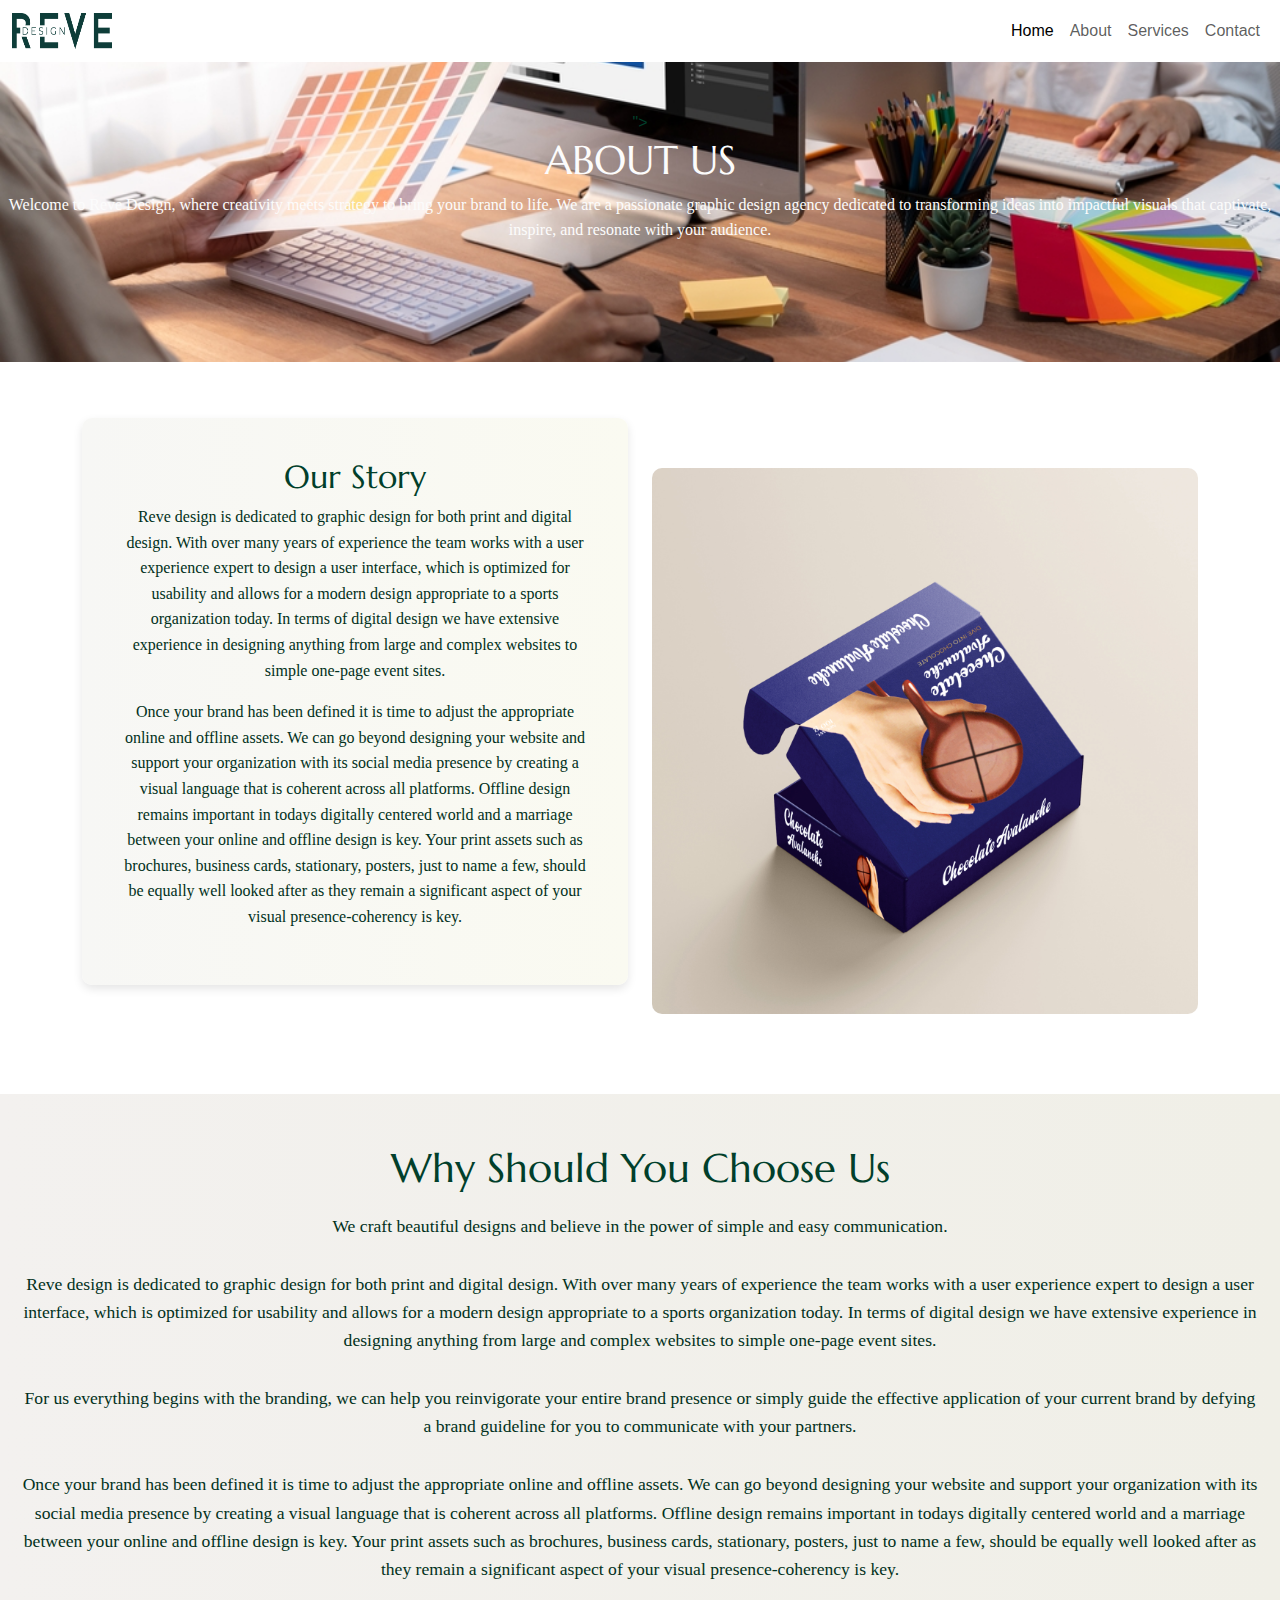
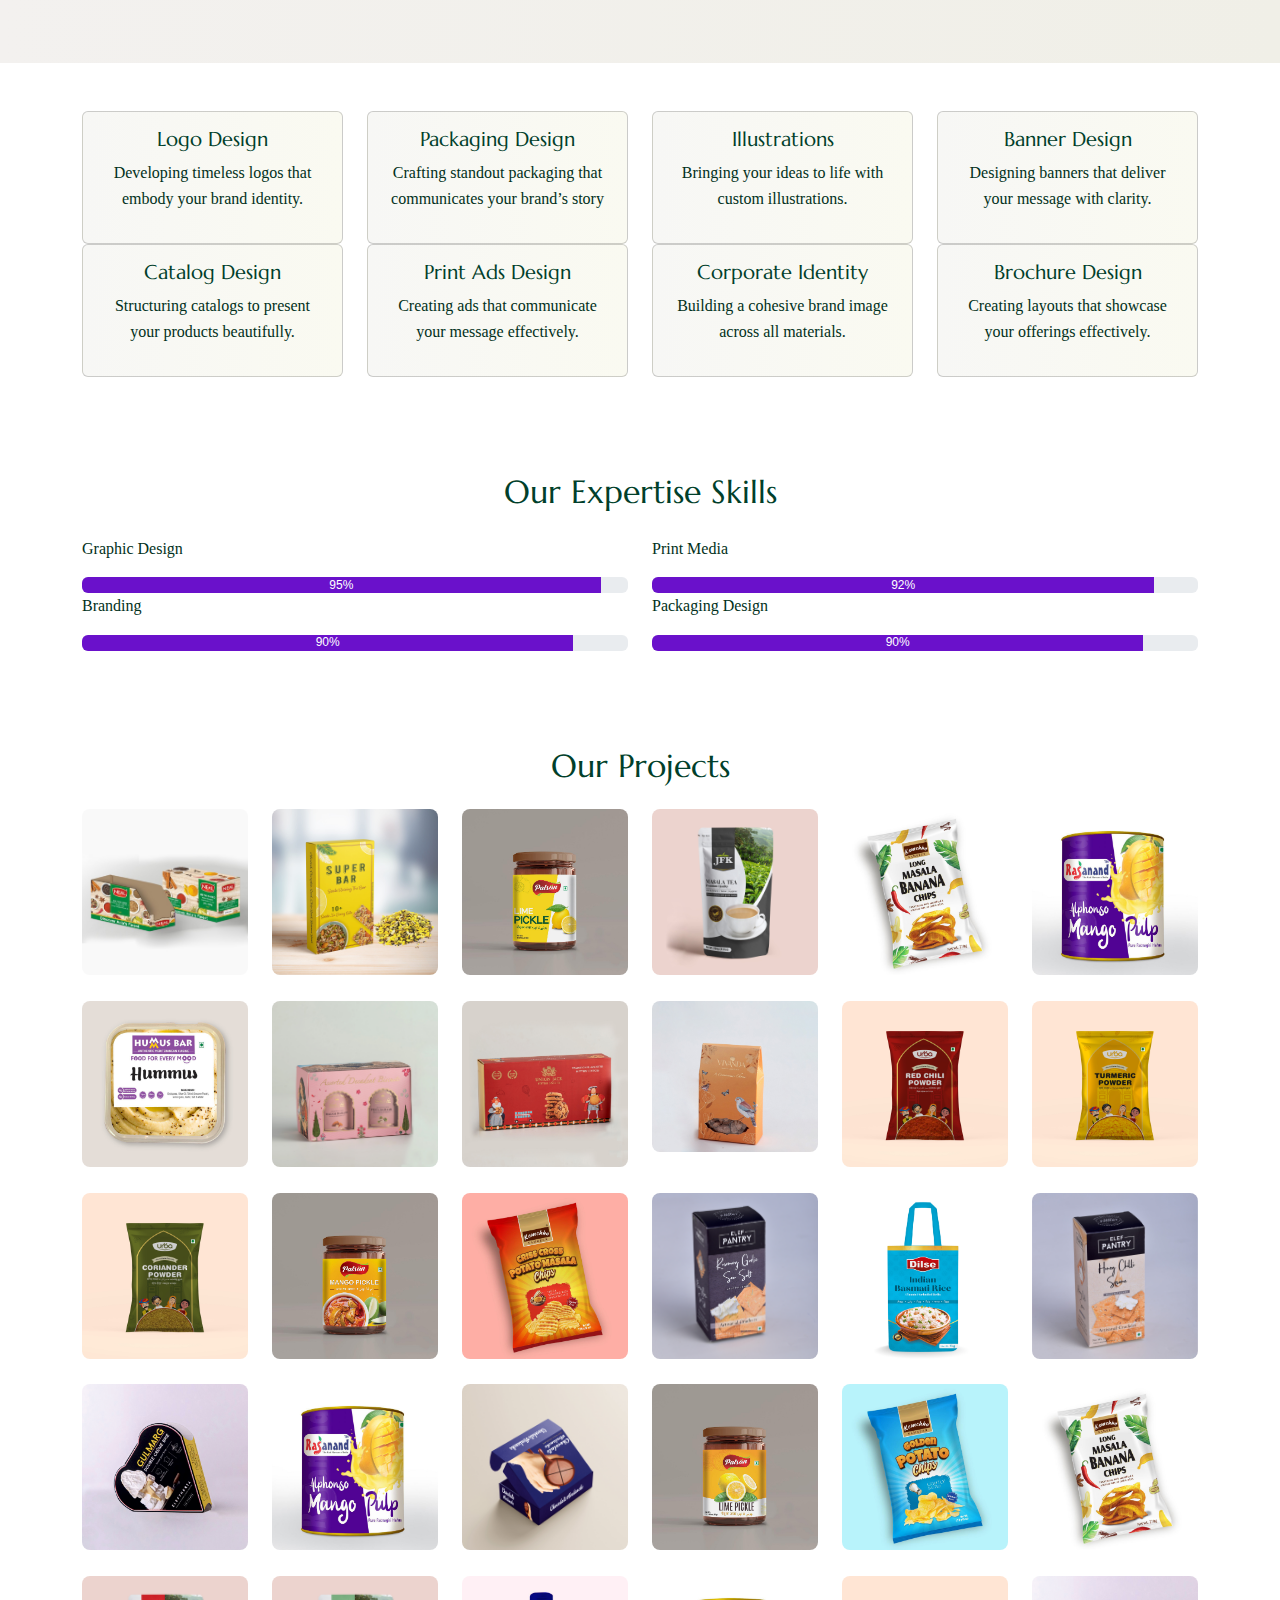
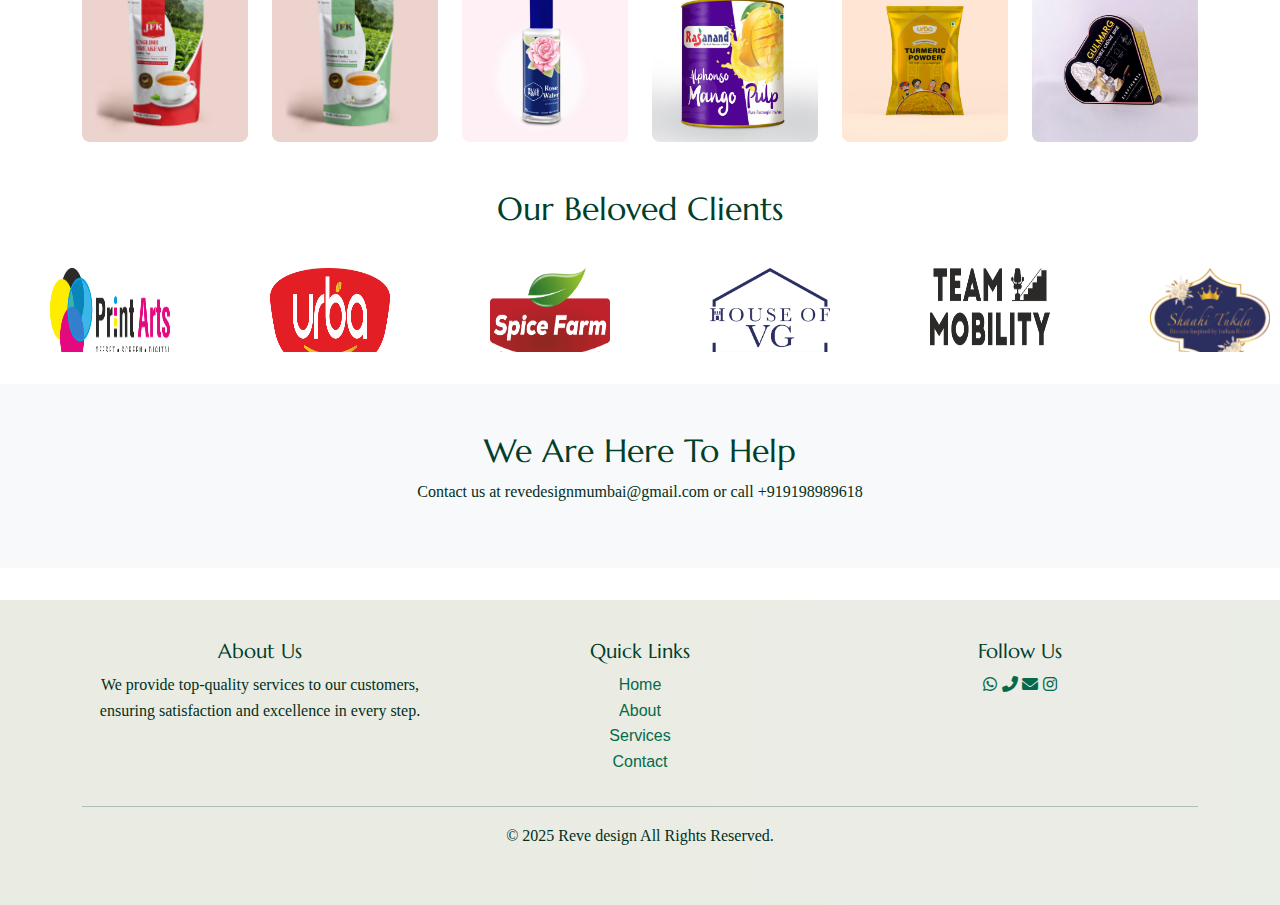
==== about.html @ 518c20c0 "my cummit" ====
<!DOCTYPE html>
<html lang="en">
<head>
    <meta charset="UTF-8">
    <meta name="viewport" content="width=device-width, initial-scale=1.0">
    <title>Reve Design About</title>
    <link href="https://cdn.jsdelivr.net/npm/bootstrap@5.3.0/dist/css/bootstrap.min.css" rel="stylesheet">
    <link rel="stylesheet" href="https://cdnjs.cloudflare.com/ajax/libs/font-awesome/6.0.0-beta3/css/all.min.css">
    <link href="https://cdn.jsdelivr.net/npm/bootstrap@5.3.0/dist/css/bootstrap.min.css" rel="stylesheet">
<link rel="stylesheet" href="styles.css">
<link rel="preconnect" href="https://fonts.googleapis.com">
<link rel="preconnect" href="https://fonts.gstatic.com" crossorigin>
<link href="https://fonts.googleapis.com/css2?family=Rubik+Vinyl&display=swap" rel="stylesheet">
<link href="https://fonts.googleapis.com/css2?family=Marcellus&display=swap" rel="stylesheet">
<link href="https://cdn.jsdelivr.net/npm/bootstrap@5.3.0/dist/css/bootstrap.min.css" rel="stylesheet">



<style>
    h2,h1,h3,h5{
    font-family: "Marcellus", serif;
  font-weight: 400;
  font-style: normal;
  color: #013f2b;
}
p {
  font-family: "Roboto Mono", serif;
  font-optical-sizing: auto;
  font-weight: 400;
  font-style: normal;
  color: #013020;
}
i{
    color: #046949;
}
   
   #footer{
    background: linear-gradient(to right,#eaece3, #eaece6);
        }
    body {
        font-family: Arial, sans-serif;
        line-height: 1.6;
    }

    .hero-section {
        background: linear-gradient(to right, #8bdbe9, #90a8d1);
        color: white;
        text-align: center;
        padding: 50px 20px;
    }

    .hero-section h1 {
        font-size: 2.5rem;
        margin-bottom: 20px;
    }

    .hero-section p {
        font-size: 1.1rem;
        margin-bottom: 30px;
    }

    .card {
        transition: transform 0.3s, box-shadow 0.3s;
    }

    .card:hover {
        transform: translateY(-10px);
        box-shadow: 0 8px 20px rgba(0, 0, 0, 0.2);
    }

    .progress-bar {
        background-color: #6a11cb;
    }

    .steps {
        text-align: center;
        margin: 50px 0;
    }

    .steps h4 {
        margin-top: 10px;
    }

    .clients img {
        max-width: 100%;
        height: auto;
        border-radius: 8px;
    }
    .about-image {
            border-radius: 10px;
            overflow: hidden;
        }

    .contact {
        background: #f8f9fa;
        padding: 40px 20px;
    }
    .about-content {
            margin-top: -50px; /* Overlap the image */
            background: linear-gradient(to right, #f7f7f5, #fafaf1);
            border-radius: 10px;
            padding: 40px;
            box-shadow: 0 4px 10px rgba(0, 0, 0, 0.1);
        }
  
#contcart{    background: linear-gradient(to right, #f7f7f5, #fafaf1);
        
        }
        .footer {
           
            color: #013f2b;
            padding: 40px 0;
        }
        .footer a {
            color: #026b4a;
            text-decoration: none;
        }
        .footer a:hover {
            color: #17a2b8;
            text-decoration:none;
        }
        .footer .social-icons a {
            margin: 0 10px;
            font-size: 1.5rem;
        }
        #head{
            background: linear-gradient(to right,#f3f1ef, #f0efe7);
            color: #013f2b;
        }
        #disc{ background: linear-gradient(to right,#f3f1ef, #f0efe7);
            color: #013f2b;}
        /* Auto-scrolling animation */
    @keyframes scroll {
      0% {
        transform: translateX(0);
      }
      100% {
        transform: translateX(-100%);
      }
    }

    .scroll-container {
      display: flex;
      overflow: hidden;
      white-space: nowrap;
    }

    .scroll-content {
      display: flex;
      animation: scroll 50s linear infinite;
    }

    .scroll-item {
      flex: 0 0 auto;
      width: 200px;
      height: 100px;
      margin: 0 10px;
    }

    /* Make it responsive */
    @media (max-width: 768px) {
      .scroll-item {
        width: 200px;
      }
    }
    #hedr{
        color: rgb(252, 252, 252);
    }

</style>


</head>
<body>
    


    
    <div class="bg-white">
        <!-- Navbar -->
   <nav class="navbar navbar-expand-lg navbar-white bg-white">
       <div class="container-fluid">
           <a class="navbar-brand" href="#"><img src="image/Reve Logo Green.png" alt="" height="36px" width="100px"></a>
           <button class="navbar-toggler" type="button" data-bs-toggle="collapse" data-bs-target="#navbarNav" aria-controls="navbarNav" aria-expanded="false" aria-label="Toggle navigation">
               <span class="navbar-toggler-icon"></span>
           </button>
           <div class="collapse navbar-collapse" id="navbarNav">
               <ul class="navbar-nav ms-auto">
                   <li class="nav-item">
                       <a class="nav-link active" aria-current="page" href="index.html">Home</a>
                   </li>
                   <li class="nav-item">
                       <a class="nav-link" href="about.html">About</a>
                   </li>
                   <li class="nav-item">
                       <a class="nav-link" href="services.html">Services</a>
                   </li>
                   <li class="nav-item">
                       <a class="nav-link" href="contect.html">Contact</a>
                   </li>
               </ul>
           </div>
       </div>
   </nav>
   </div>
    <header class=" text-center py-5" id="head" style="background-image: url(image/1687f0dcf5.jpg);height: 300px;  background-repeat: no-repeat; 
    background-size: cover; 
    background-position: center;">">
        <h1 id="hedr">ABOUT US</h1>
        <p id="hedr">Welcome to Reve Design, where creativity meets strategy to bring your brand to life. We are a passionate graphic design agency dedicated to transforming ideas into impactful visuals that captivate, inspire, and resonate with your audience.
        </p>
    </header><br>
    <section class="container my-5">
        <div class="row">
            <div class="col-lg-6">
                <div class="about-content">
                    <h2>Our Story</h2>
                    <p>Reve design is dedicated to graphic design for both print and digital design. With over many years 
                        of experience the team works with a user experience expert to design a user interface, which is
                         optimized for usability and allows for a modern design appropriate to a sports organization today.
                          In terms of digital design we have extensive experience in 
                        designing anything from large and complex websites to simple one-page event sites.</p>
                    <p>
                        Once your brand has been defined it is time to adjust the appropriate online and offline assets.
                         We can go beyond designing your website and support your organization with its social media presence
                          by creating a visual language that is coherent across all platforms. Offline design remains
                           important in todays digitally centered world and a marriage between your online and offline
                            design is key. Your print assets such as brochures, business cards, stationary, posters, 
                            just to name a few, should be equally well looked after as they remain a significant aspect of your visual presence-coherency is key.
                    </p>
                   
                </div>
            </div>
            <div class="col-lg-6">
                <div class="about-image">
                    <img src="image/Image (12).jpg" class="img-fluid" alt="Our Story Image"> <!-- Replace with your image -->
                </div>
            </div>
        </div>
    </section>




    <div class="hero-section" id="disc">
        <h1 id="exp">Why Should You Choose Us</h1>
        <p>We craft beautiful designs and believe in the power of simple and easy communication.</p>
        <p>Reve design  is dedicated to graphic design for both print and digital design. With over many years of experience the team works with a user experience expert to design a user interface, which is optimized for usability and allows for a modern design appropriate to a sports organization today. In terms of digital design we have extensive experience in designing anything from large and complex websites to simple one-page event sites.</p>

           <p> For us everything begins with the branding, we can help you reinvigorate your entire brand presence or simply guide the effective application of your current brand by defying a brand guideline for you to communicate with your partners.</p>
            
           <p> Once your brand has been defined it is time to adjust the appropriate online and offline assets. We can go beyond designing your website and support your organization with its social media presence by creating a visual language that is coherent across all platforms. Offline design remains important in todays digitally centered world and a marriage between your online and offline design is key. Your print assets such as brochures, business cards, stationary, posters, just to name a few, should be equally well looked after as they remain a significant aspect of your visual presence-coherency is key.</p>
    </div>

    <div class="container py-5">
        <div class="row text-center">
            <div class="col-md-3">
                <div  id="contcart" class="card p-3">
            
                    <h5>Logo Design</h5>
                    <p> Developing timeless logos that embody your brand identity.</p>
                </div>
            </div>
            <div class="col-md-3">
                <div id="contcart" class="card p-3">
                   
                    <h5>Packaging Design</h5>
                    <p>Crafting standout packaging that communicates your brand’s story</p>
                </div>
            </div>
            <div  class="col-md-3">
                <div id="contcart" class="card p-3">
                    <h5>Illustrations</h5>
                    <p>Bringing your ideas to life with custom illustrations.</p>
                </div>
            </div>
           
            <div class="col-md-3">
                <div id="contcart" class="card p-3">
                    
                    <h5>Banner Design</h5>
                    <p>Designing banners that deliver your message with clarity.</p>
                </div>
            </div>
        </div>
    

   
        <div class="row text-center">
            <div  class="col-md-3">
                <div  id="contcart" class="card p-3">
                    <h5>Catalog Design</h5>
                    <p>Structuring catalogs to present your products beautifully.</p> 
                </div>
            </div>
            <div  class="col-md-3">
                <div id="contcart" class="card p-3">
                    <h5>Print Ads Design</h5>
                    <p> Creating ads that communicate your message effectively.</p>
                </div>
            </div>
           
            <div  class="col-md-3">
                <div id="contcart" class="card p-3">
                    <h5>Corporate Identity</h5>
                    <p> Building a cohesive brand image across all materials.</p>
                </div>
            </div>
            <div  class="col-md-3">
                <div id="contcart" class="card p-3">
                    <h5>Brochure  Design</h5>
                <p>Creating layouts that showcase your offerings effectively.</p>
                   
                </div>
            </div>
           
        </div>
       
           
    </div>

    <div class="container py-5">
        <h2 class="text-center mb-4">Our Expertise Skills</h2>
        <div class="row">
            <div class="col-md-6">
                <p>Graphic Design</p>
                <div class="progress">
                    <div class="progress-bar" style="width: 95%;">95%</div>
                </div>
            </div>
            <div class="col-md-6">
                <p>Print Media</p>
                <div class="progress">
                    <div class="progress-bar" style="width: 92%;">92%</div>
                </div>
            </div>
            <div class="col-md-6">
                <p>Branding</p>
                <div class="progress">
                    <div class="progress-bar" style="width: 90%;">90%</div>
                </div>
            </div>
            <div class="col-md-6">
                <p>Packaging Design</p>
                <div class="progress">
                    <div class="progress-bar" style="width: 90%;">90%</div>
                </div>
            </div>
        </div>
    </div>

   
    <div class="clients container py-5">
        <h2 class="text-center mb-4">Our Projects</h2>
        <a href="contect.html">
        <div class="row">
            <div class="col-md-2"><img src="image/img1.jpg" alt="Client 1"></div>
            <div class="col-md-2"><img src="image/img2.jpg" alt="Client 2"></div>
            <div class="col-md-2"><img src="image/img3.jpg" alt="Client 3"></div>
            <div class="col-md-2"><img src="image/img4.jpg" alt="Client 4"></div>
            <div class="col-md-2"><img src="image/Image (9).jpg" alt="Client 5"></div>
            <div class="col-md-2"><img src="image/Image (8).jpg" alt="Client 6"></div>
            
        </div><br>

        <div class="row">
            <div class="col-md-2"><img src="image/Image (28).jpg" alt="Client 1"></div>
            <div class="col-md-2"><img src="image/Image (27).jpg" alt="Client 2"></div>
            <div class="col-md-2"><img src="image/Image (26).jpg" alt="Client 3"></div>
            <div class="col-md-2"><img src="image/Image (25).jpg" alt="Client 4"></div>
            <div class="col-md-2"><img src="image/Image (24).jpg" alt="Client 5"></div>
            <div class="col-md-2"><img src="image/Image (23).jpg" alt="Client 6"></div>
            
        </div><br>
        <div class="row">
            <div class="col-md-2"><img src="image/Image (22).jpg" alt="Client 1"></div>
            <div class="col-md-2"><img src="image/Image (21).jpg" alt="Client 2"></div>
            <div class="col-md-2"><img src="image/Image (20).jpg" alt="Client 3"></div>
            <div class="col-md-2"><img src="image/Image (19).jpg" alt="Client 4"></div>
            <div class="col-md-2"><img src="image/Image (18).jpg" alt="Client 5"></div>
            <div class="col-md-2"><img src="image/Image (15).jpg" alt="Client 6"></div>
            
        </div><br>
        <div class="row">
            <div class="col-md-2"><img src="image/Image (14).jpg" alt="Client 1"></div>
            <div class="col-md-2"><img src="image/Image (8).jpg" alt="Client 2"></div>
            <div class="col-md-2"><img src="image/Image (12).jpg" alt="Client 3"></div>
            <div class="col-md-2"><img src="image/Image (11).jpg" alt="Client 4"></div>
            <div class="col-md-2"><img src="image/Image (10).jpg" alt="Client 5"></div>
            <div class="col-md-2"><img src="image/Image (9).jpg" alt="Client 6"></div>
            
        </div><br>
        <div class="row">
            <div class="col-md-2"><img src="image/Image (5).jpg" alt="Client 1"></div>
            <div class="col-md-2"><img src="image/Image (6).jpg" alt="Client 2"></div>
            <div class="col-md-2"><img src="image/Image (7).jpg" alt="Client 3"></div>
            <div class="col-md-2"><img src="image/Image (8).jpg" alt="Client 4"></div>
            <div class="col-md-2"><img src="image/Image (23).jpg" alt="Client 5"></div>
            <div class="col-md-2"><img src="image/Image (14).jpg" alt="Client 6"></div>
            
        </div></a>
    </div>
    <h2 class="text-center mb-4">Our Beloved Clients</h2>
    <div class="scroll-container">
        <div class="scroll-content">
          <div class="scroll-item  text-center p-3"><img src="image/Logo 1 .png" height="100px" width="120px" alt=""></div>
          <div class="scroll-item  text-center p-3"><img src="image/Logo 2.png"  height="100px" width="120px" alt=""></div>
          <div class="scroll-item  text-center p-3"><img src="image/Logo 3.png"  height="100px" width="120px" alt=""></div>
          <div class="scroll-item  text-center p-3"><img src="image/Logo 5.png"  height="100px" width="120px" alt=""></div>
          <div class="scroll-item  text-center p-3"><img src="image/Logo 6.png" height="100px" width="120px" alt=""></div>
          <div class="scroll-item  text-center p-3"><img src="image/Logo 7.png"height="100px" width="120px" alt=""></div>
          <div class="scroll-item  text-center p-3"><img src="image/Logo 1 .png" height="100px" width="120px" alt=""></div>
          <div class="scroll-item  text-center p-3"><img src="image/Logo 2.png"  height="100px" width="120px" alt=""></div>
          <div class="scroll-item  text-center p-3"><img src="image/Logo 3.png"  height="100px" width="120px" alt=""></div>
          <div class="scroll-item  text-center p-3"><img src="image/Logo 1 .png" height="100px" width="120px" alt=""></div>
          <div class="scroll-item  text-center p-3"><img src="image/Logo 2.png"  height="100px" width="120px" alt=""></div>
          <div class="scroll-item  text-center p-3"><img src="image/Logo 3.png"  height="100px" width="120px" alt=""></div>
        </div>
      </div>


    <div class="contact text-center py-5">
        <h2>We Are Here To Help</h2>
        <p>Contact us at revedesignmumbai@gmail.com or call +919198989618</p>
    </div>

    <script src="https://cdn.jsdelivr.net/npm/bootstrap@5.3.0-alpha1/dist/js/bootstrap.bundle.min.js"></script>

  



    
    <footer class="footer bg-transparent" id="footer">
        <div class="container">
            <div class="row">
                <!-- About Section -->
                <div class="col-md-4">
                    <h5>About Us</h5>
                    <p>
                        We provide top-quality services to our customers, ensuring satisfaction and excellence in every step.
                    </p>
                </div>
                <!-- Links Section -->
                <div class="col-md-4">
                    <h5>Quick Links</h5>
                    <ul class="list-unstyled">
                        <li><a href="index.html">Home</a></li>
                        <li><a href="about.html">About</a></li>
                        <li><a href="services.html">Services</a></li>
                        <li><a href="contect.html">Contact</a></li>
                    </ul>
                </div>
                <!-- Social Media Section -->
                <div class="col-md-4 text-center">
                    <h5>Follow Us</h5>
                    <div class="contact-icons">
                        <a href="https://wa.me/9198989618" target="_blank"><i class="fab fa-whatsapp"></i></a>
                        <a href="tel:+919198989618"><i class="fas fa-phone-alt"></i></a>
                        <a href="mailto:revedesignmumbai@gmail.com"><i class="fas fa-envelope"></i></a>
                        <a href="https://instagram.com/revedesign.in" target="_blank"><i class="fab fa-instagram"></i></a>
                    </div>
                </div>
            </div>
            <hr class="bg-light">
            <div class="text-center mt-3">
                <p>&copy; 2025 Reve design All Rights Reserved.</p>
            </div>
        </div>
    </footer>


    <script src="https://cdn.jsdelivr.net/npm/bootstrap@5.3.0/dist/js/bootstrap.bundle.min.js"></script>
</body>
</html>
---- styles.css ----
/* General Styles */
body {
    font-family: 'Arial', sans-serif;
    margin: 0;
    padding: 0;
    line-height: 1.6;
}

header {
    background: #333;
    color: #fff;
    padding: 1rem 0;
    text-align: center;
}

header ul {
    list-style: none;
    margin: 0;
    padding: 0;
    display: flex;
    justify-content: center;
}

header ul li {
    margin: 0 1rem;
}

header ul li a {
    color: #fff;
    text-decoration: none;
}

/* Slider */
.slider {
    position: relative;
    width: 100%;
    height: 530px;
    overflow: hidden;
}

.slide {
    position: absolute;
    top: 0;
    left: 100%;
    width: 100%;
    height: 100%;
    transition: all 0.5s ease-in-out;
}

.slide img {
    width: 100%;
    height: 100%;
    object-fit: cover;
}

.slide.active {
    left: 0;
}

.slide .caption {
    position: absolute;
    bottom: 20px;
    left: 20px;
    background: rgba(0, 0, 0, 0.7);
    color: #fff;
    padding: 0.5rem 1rem;
    font-size: 1.2rem;
}

/* Sections */
section {
    padding: 2rem;
    text-align: center;
}

.explore, .skills, .contact {
    background: #f4f4f4;
    margin: 2rem 0;
}

.skill-list {
    display: flex;
    justify-content: center;
    flex-wrap: wrap;
    gap: 1rem;
}

.skill-item {
    background: #333;
    color: #fff;
    padding: 1rem 2rem;
    border-radius: 5px;
}

/* Footer */
footer {
    background: #333;
    color: #fff;
    text-align: center;
    padding: 1rem 0;
}


/* For phones and smaller screens (480px and below) */
@media (max-width: 480px) {
    .slider {
        height: 200px;
    }
}

/* For very large screens/desktops (1200px and above) */
@media (min-width: 1200px) {
    .slider {
        height: 600px;
    }
}
/* Responsive Design */
@media (max-width: 768px) {
    .slider {
        height: 300px;
    }

    .slide .caption {
        font-size: 1rem;
    }

    .skill-item {
        flex: 1 1 calc(50% - 1rem);
    }
}

h1, h2 {
    color: #333;
    margin-bottom: 20px;
}

.progress-bar {
    transition: width 1s ease-in-out;
}
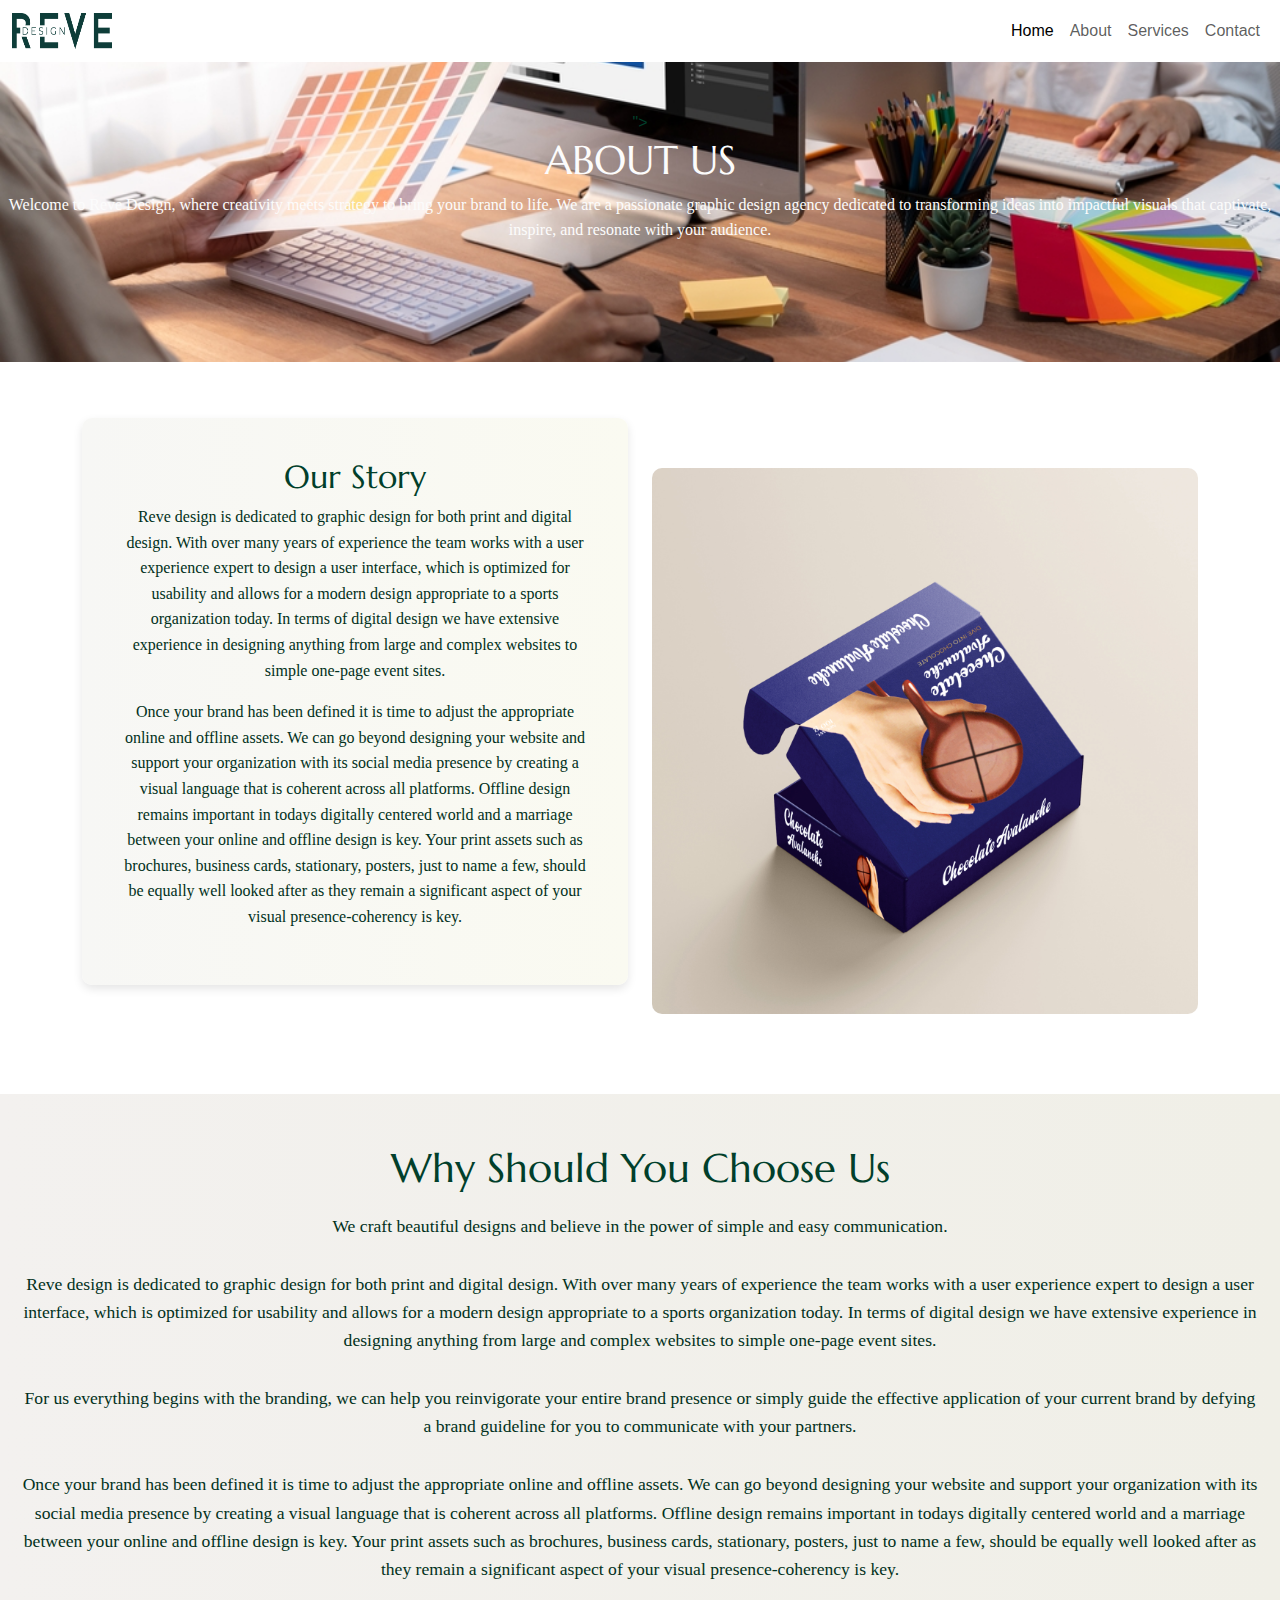
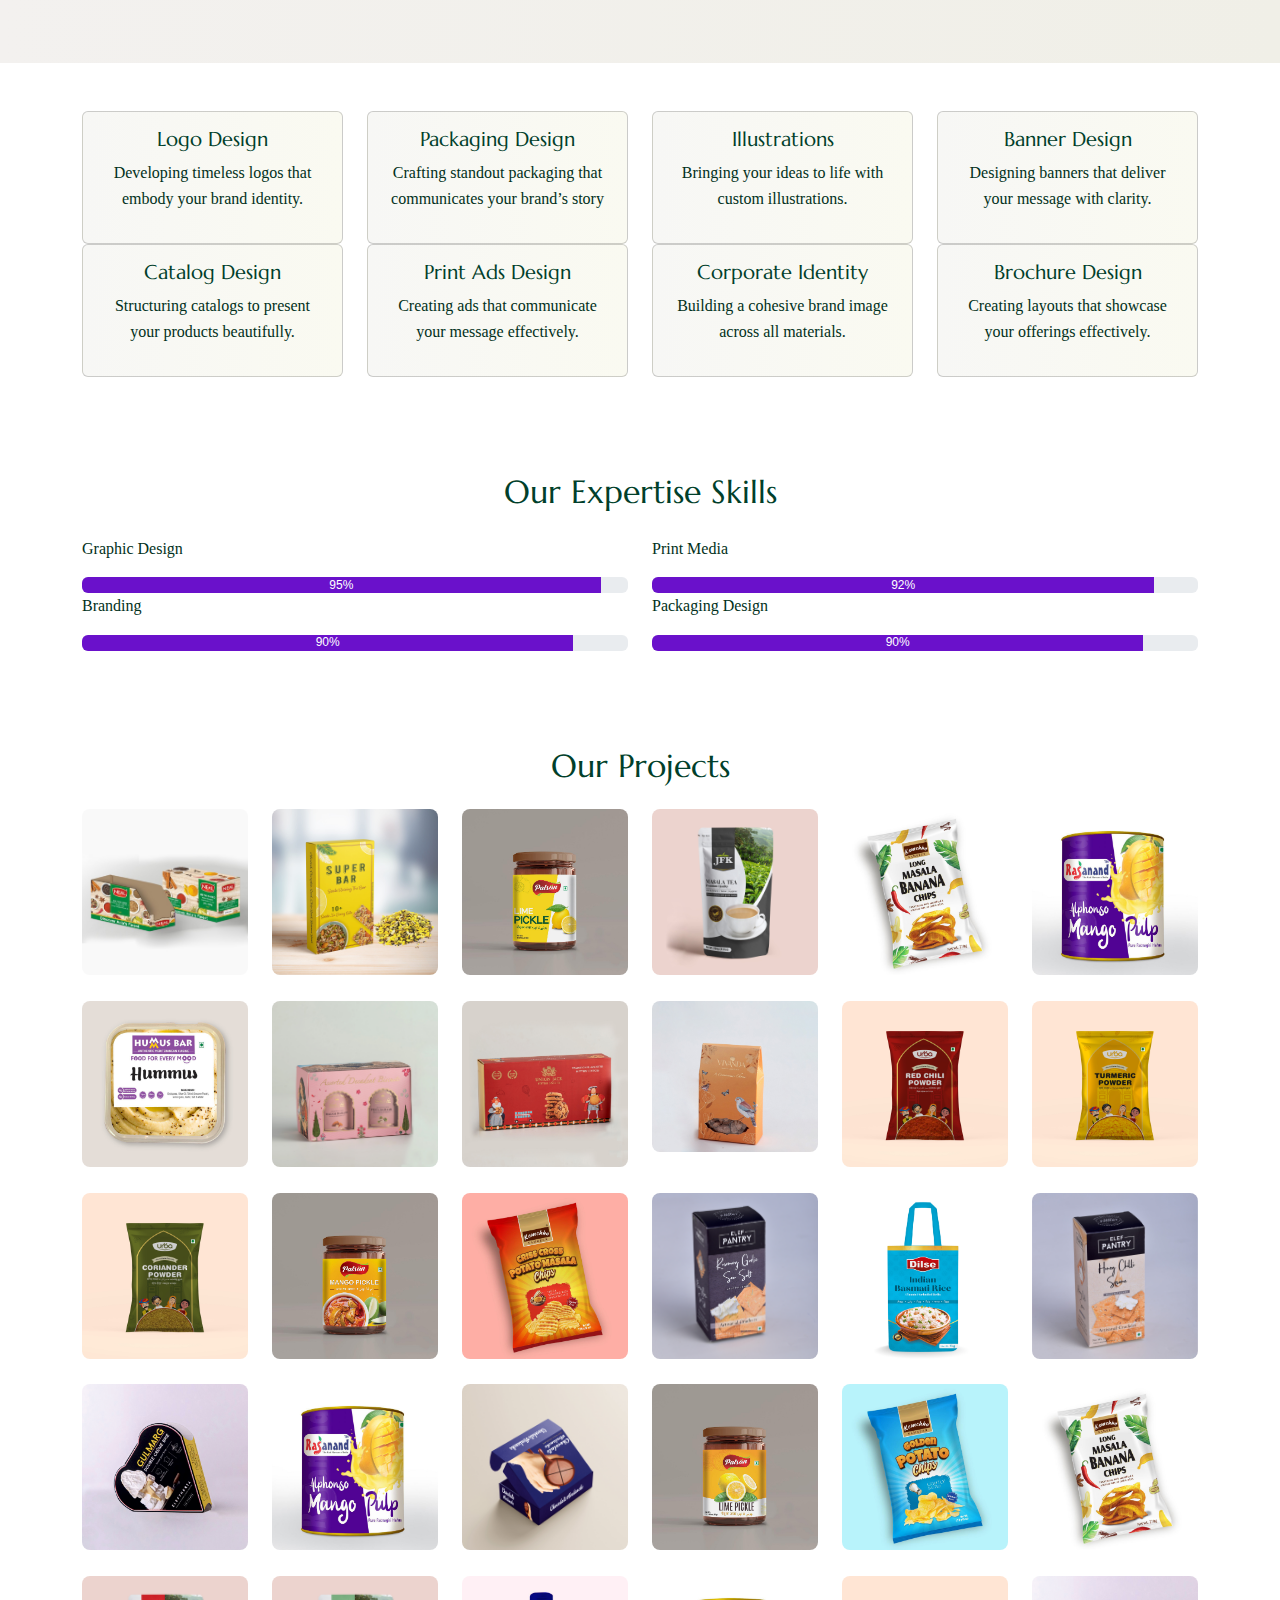
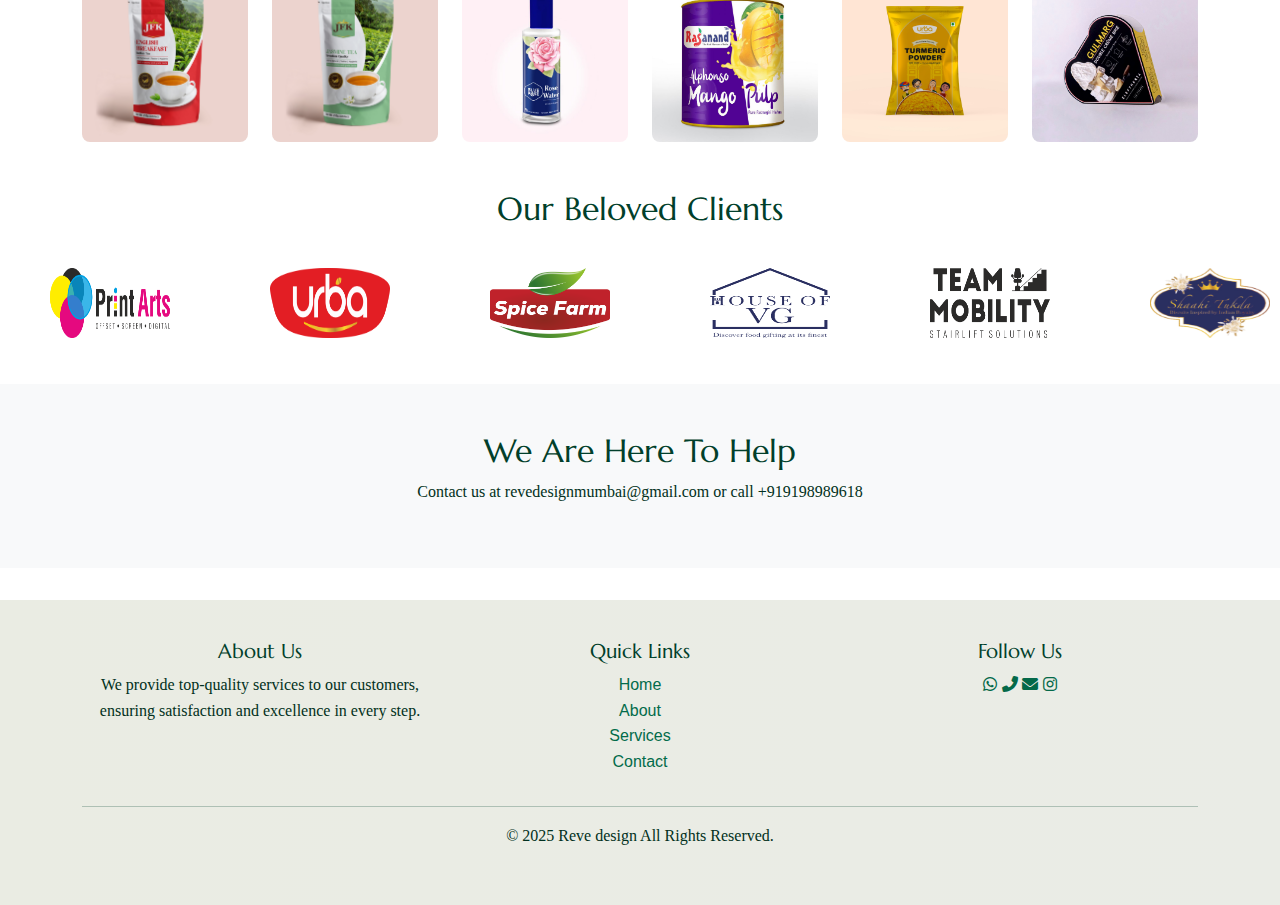
==== commit 3141ada6: "last cummit" ====
--- a/about.html
+++ b/about.html
@@ -403,18 +403,18 @@
     <h2 class="text-center mb-4">Our Beloved Clients</h2>
     <div class="scroll-container">
         <div class="scroll-content">
-          <div class="scroll-item  text-center p-3"><img src="image/Logo 1 .png" height="100px" width="120px" alt=""></div>
-          <div class="scroll-item  text-center p-3"><img src="image/Logo 2.png"  height="100px" width="120px" alt=""></div>
-          <div class="scroll-item  text-center p-3"><img src="image/Logo 3.png"  height="100px" width="120px" alt=""></div>
-          <div class="scroll-item  text-center p-3"><img src="image/Logo 5.png"  height="100px" width="120px" alt=""></div>
-          <div class="scroll-item  text-center p-3"><img src="image/Logo 6.png" height="100px" width="120px" alt=""></div>
-          <div class="scroll-item  text-center p-3"><img src="image/Logo 7.png"height="100px" width="120px" alt=""></div>
-          <div class="scroll-item  text-center p-3"><img src="image/Logo 1 .png" height="100px" width="120px" alt=""></div>
-          <div class="scroll-item  text-center p-3"><img src="image/Logo 2.png"  height="100px" width="120px" alt=""></div>
-          <div class="scroll-item  text-center p-3"><img src="image/Logo 3.png"  height="100px" width="120px" alt=""></div>
-          <div class="scroll-item  text-center p-3"><img src="image/Logo 1 .png" height="100px" width="120px" alt=""></div>
-          <div class="scroll-item  text-center p-3"><img src="image/Logo 2.png"  height="100px" width="120px" alt=""></div>
-          <div class="scroll-item  text-center p-3"><img src="image/Logo 3.png"  height="100px" width="120px" alt=""></div>
+          <div class="scroll-item  text-center p-3"><img src="image/Logo 1 .png" height="70px" width="120px" alt=""></div>
+          <div class="scroll-item  text-center p-3"><img src="image/Logo 2.png"  height="70px" width="120px" alt=""></div>
+          <div class="scroll-item  text-center p-3"><img src="image/Logo 3.png"  height="70px" width="120px" alt=""></div>
+          <div class="scroll-item  text-center p-3"><img src="image/Logo 5.png"  height="70px" width="120px" alt=""></div>
+          <div class="scroll-item  text-center p-3"><img src="image/Logo 6.png" height="70px" width="120px" alt=""></div>
+          <div class="scroll-item  text-center p-3"><img src="image/Logo 7.png"height="70px" width="120px" alt=""></div>
+          <div class="scroll-item  text-center p-3"><img src="image/Logo 1 .png" height="70px" width="120px" alt=""></div>
+          <div class="scroll-item  text-center p-3"><img src="image/Logo 2.png"  height="70px" width="120px" alt=""></div>
+          <div class="scroll-item  text-center p-3"><img src="image/Logo 3.png"  height="70px" width="120px" alt=""></div>
+          <div class="scroll-item  text-center p-3"><img src="image/Logo 4 .png" height="70px" width="120px" alt=""></div>
+          <div class="scroll-item  text-center p-3"><img src="image/Logo 5.png"  height="70px" width="120px" alt=""></div>
+          <div class="scroll-item  text-center p-3"><img src="image/Logo 6.png"  height="70px" width="120px" alt=""></div>
         </div>
       </div>
 
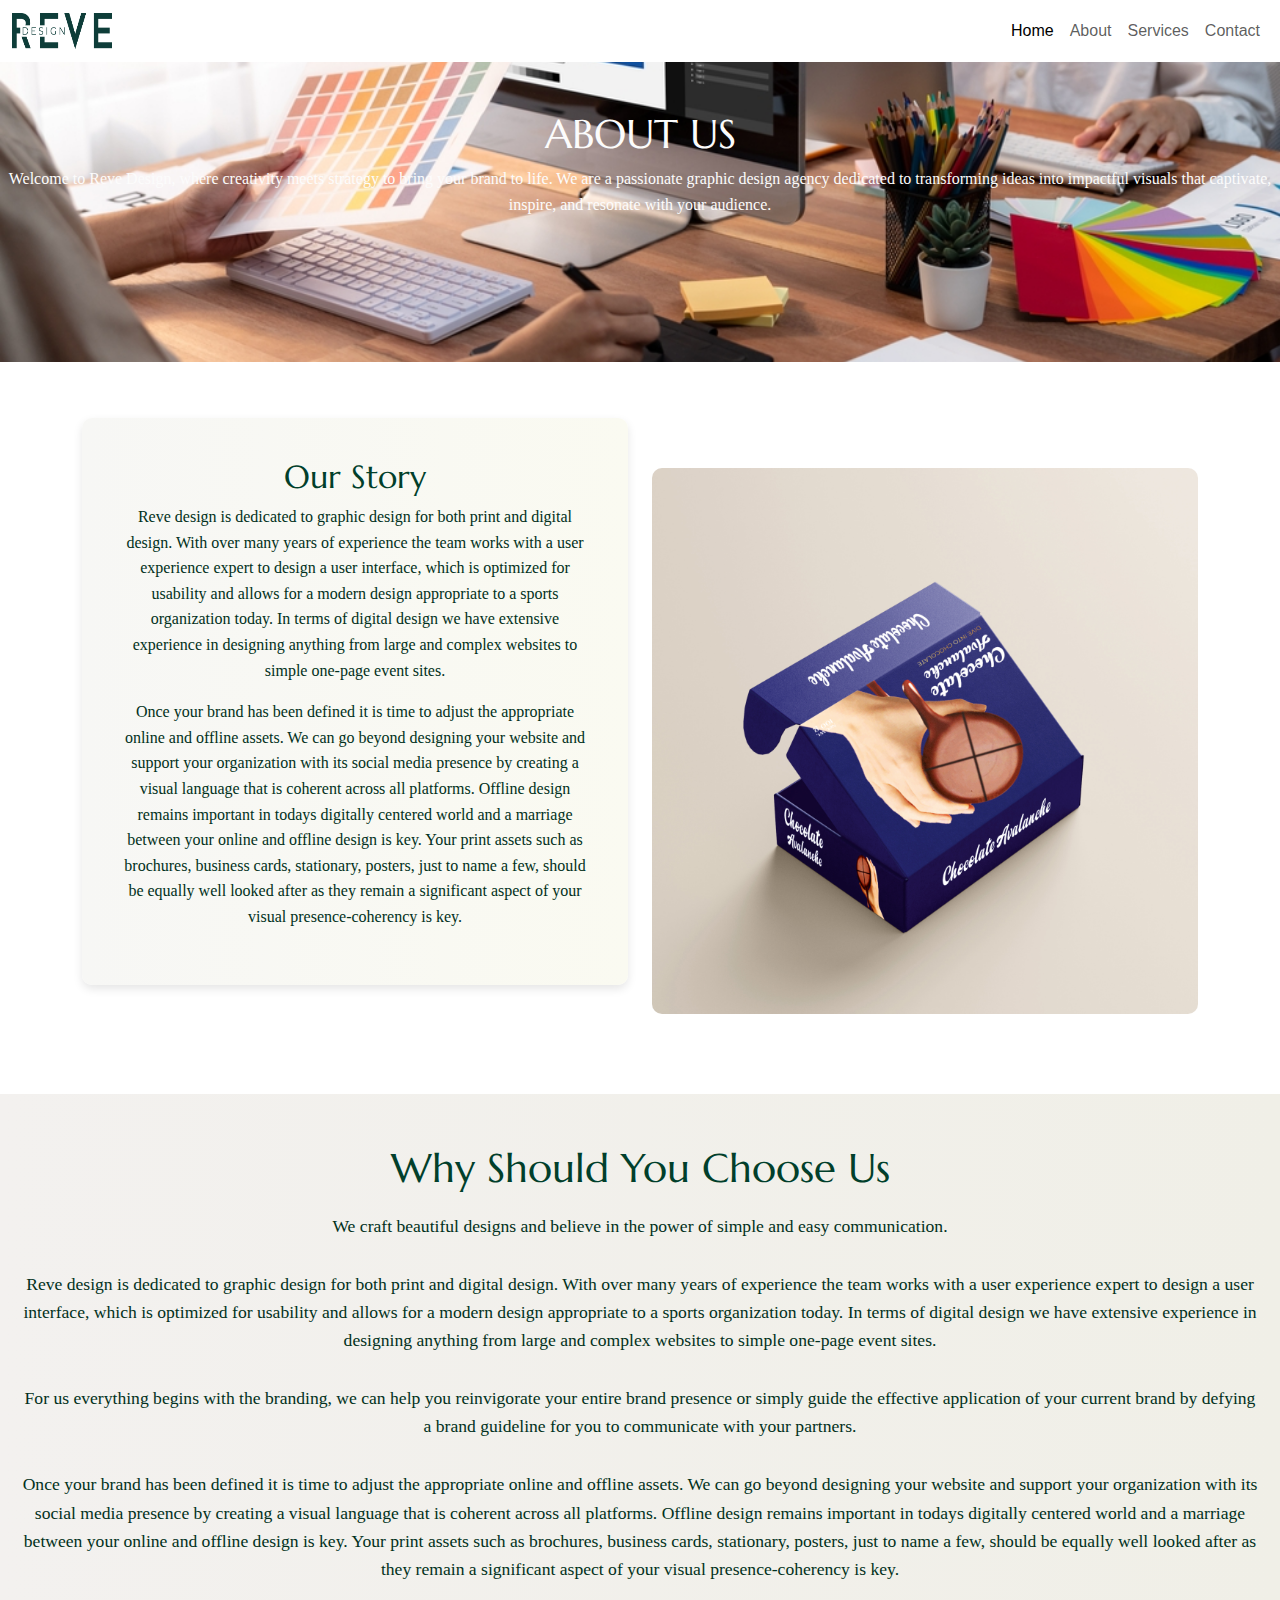
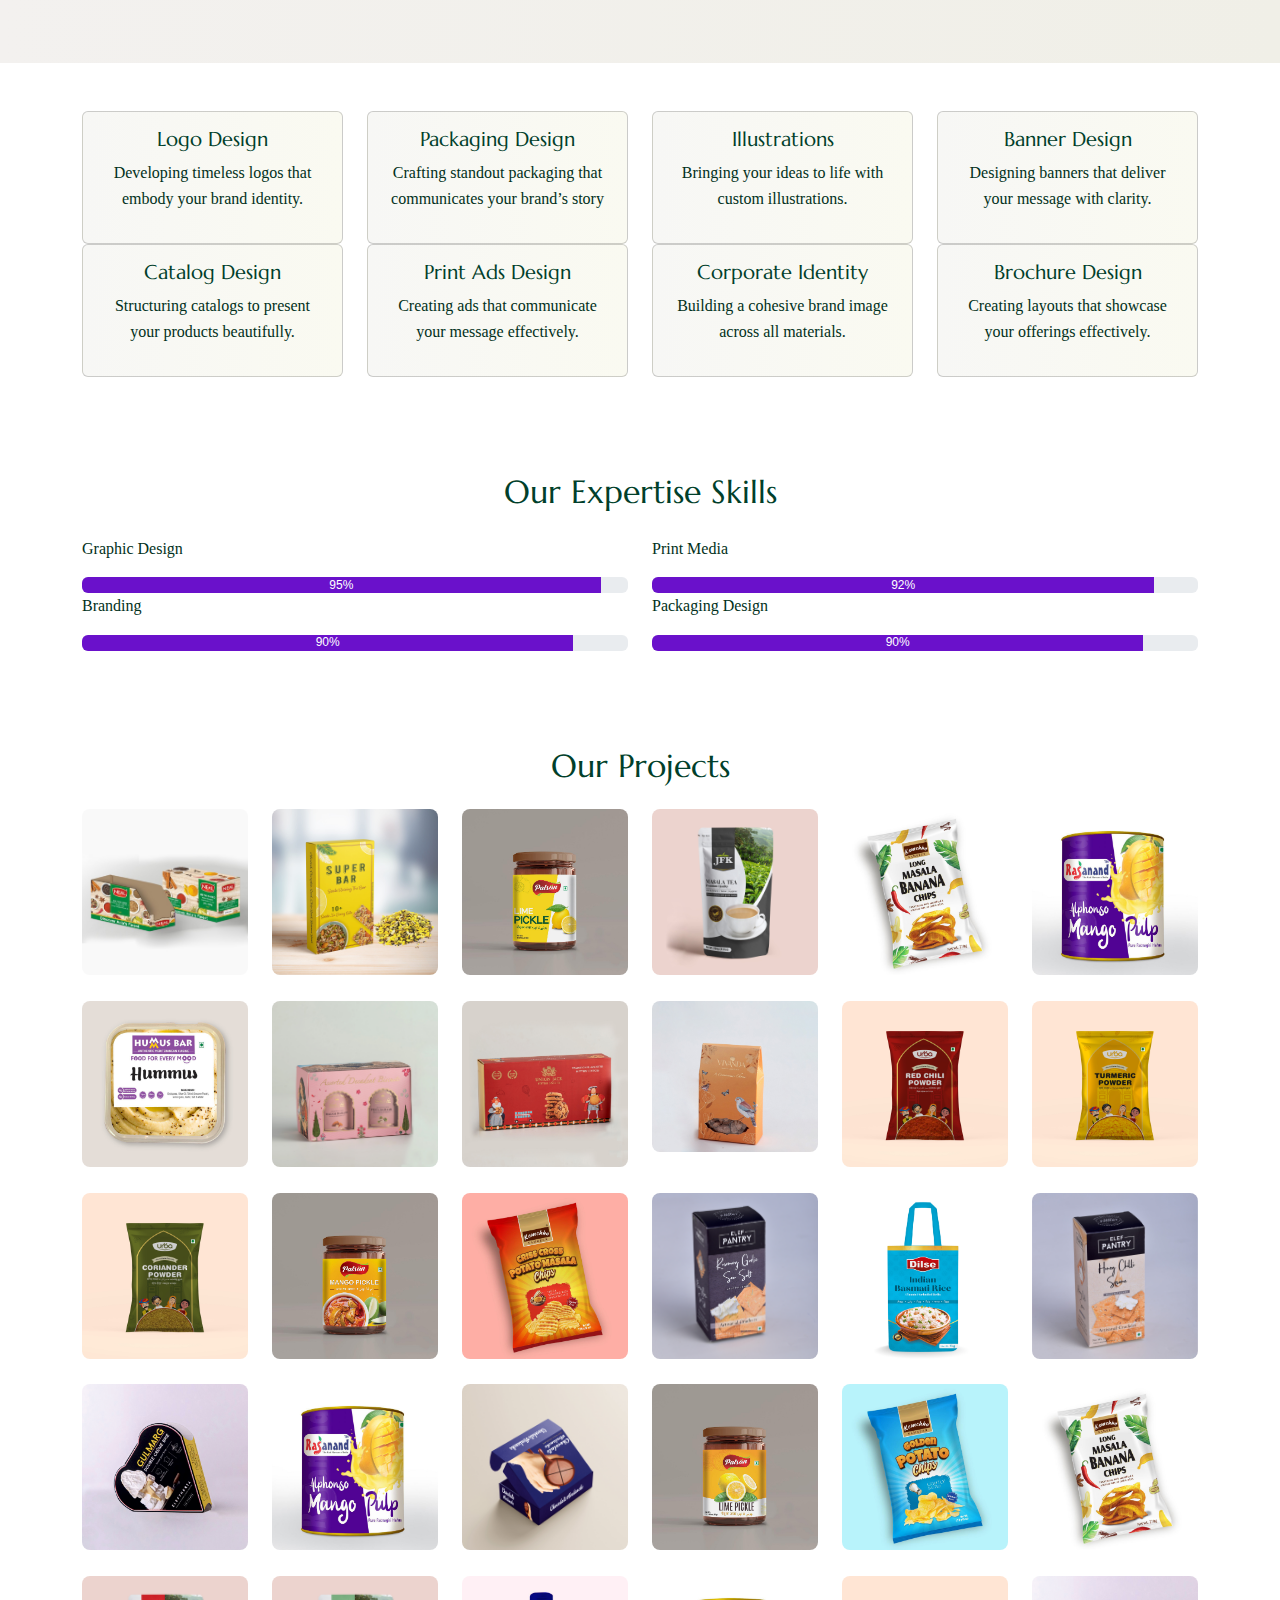
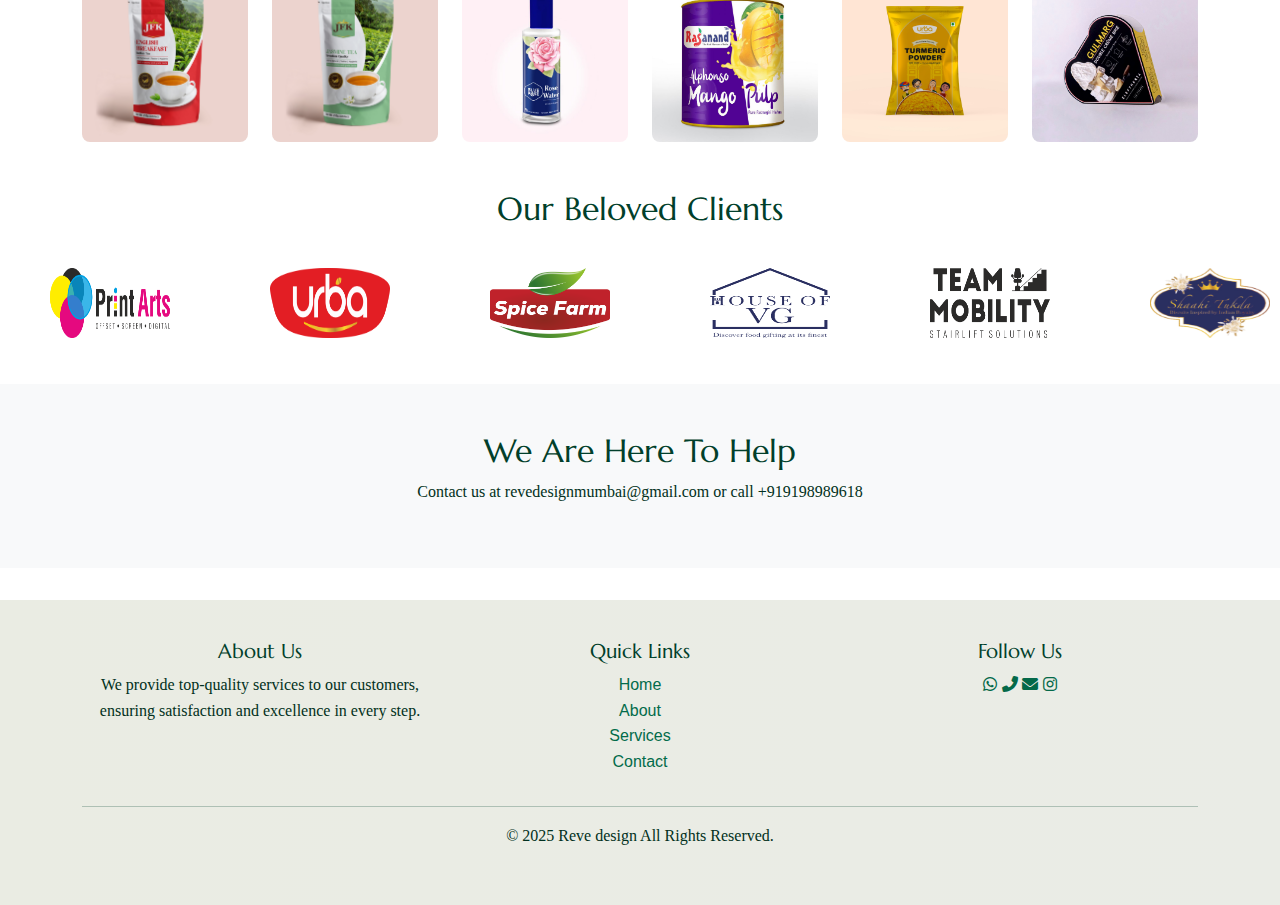
==== commit 36fbe60c: "last cummit" ====
--- a/about.html
+++ b/about.html
@@ -205,7 +205,7 @@
    </div>
     <header class=" text-center py-5" id="head" style="background-image: url(image/1687f0dcf5.jpg);height: 300px;  background-repeat: no-repeat; 
     background-size: cover; 
-    background-position: center;">">
+    background-position: center;">
         <h1 id="hedr">ABOUT US</h1>
         <p id="hedr">Welcome to Reve Design, where creativity meets strategy to bring your brand to life. We are a passionate graphic design agency dedicated to transforming ideas into impactful visuals that captivate, inspire, and resonate with your audience.
         </p>
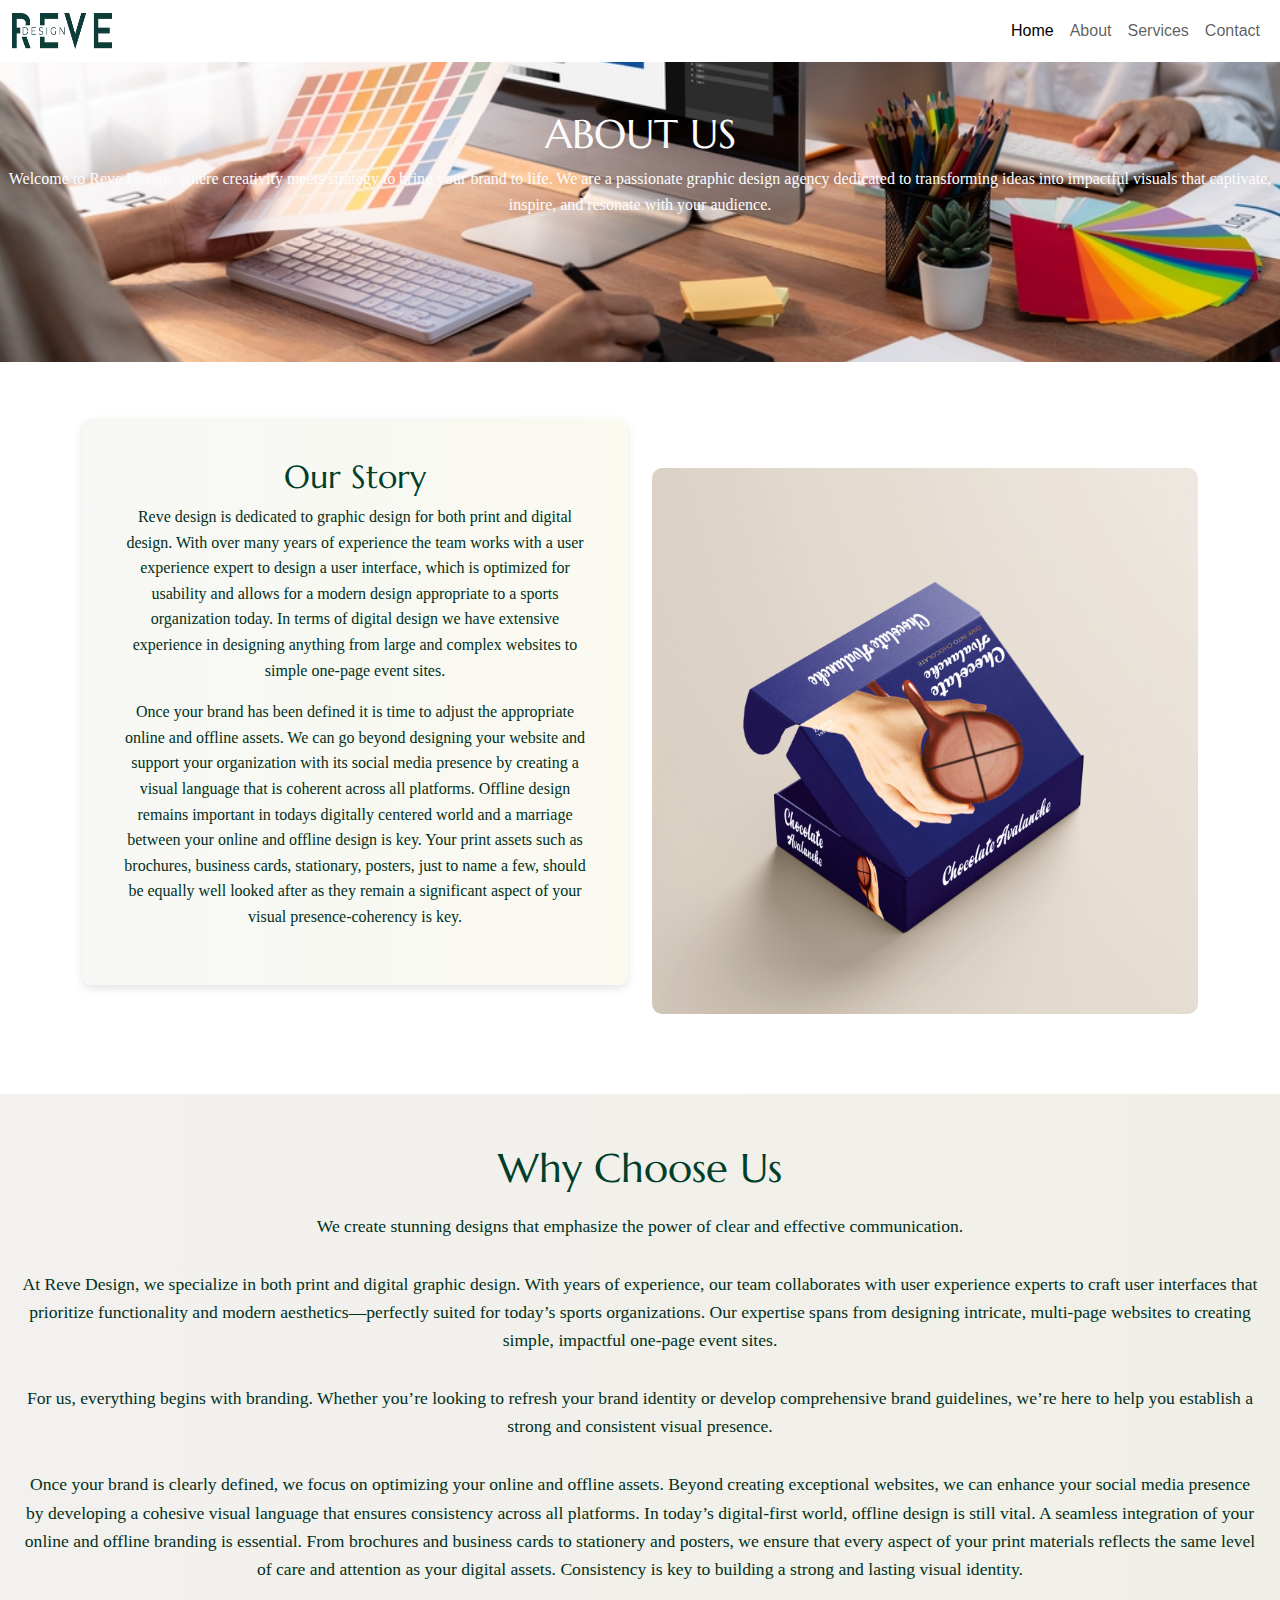
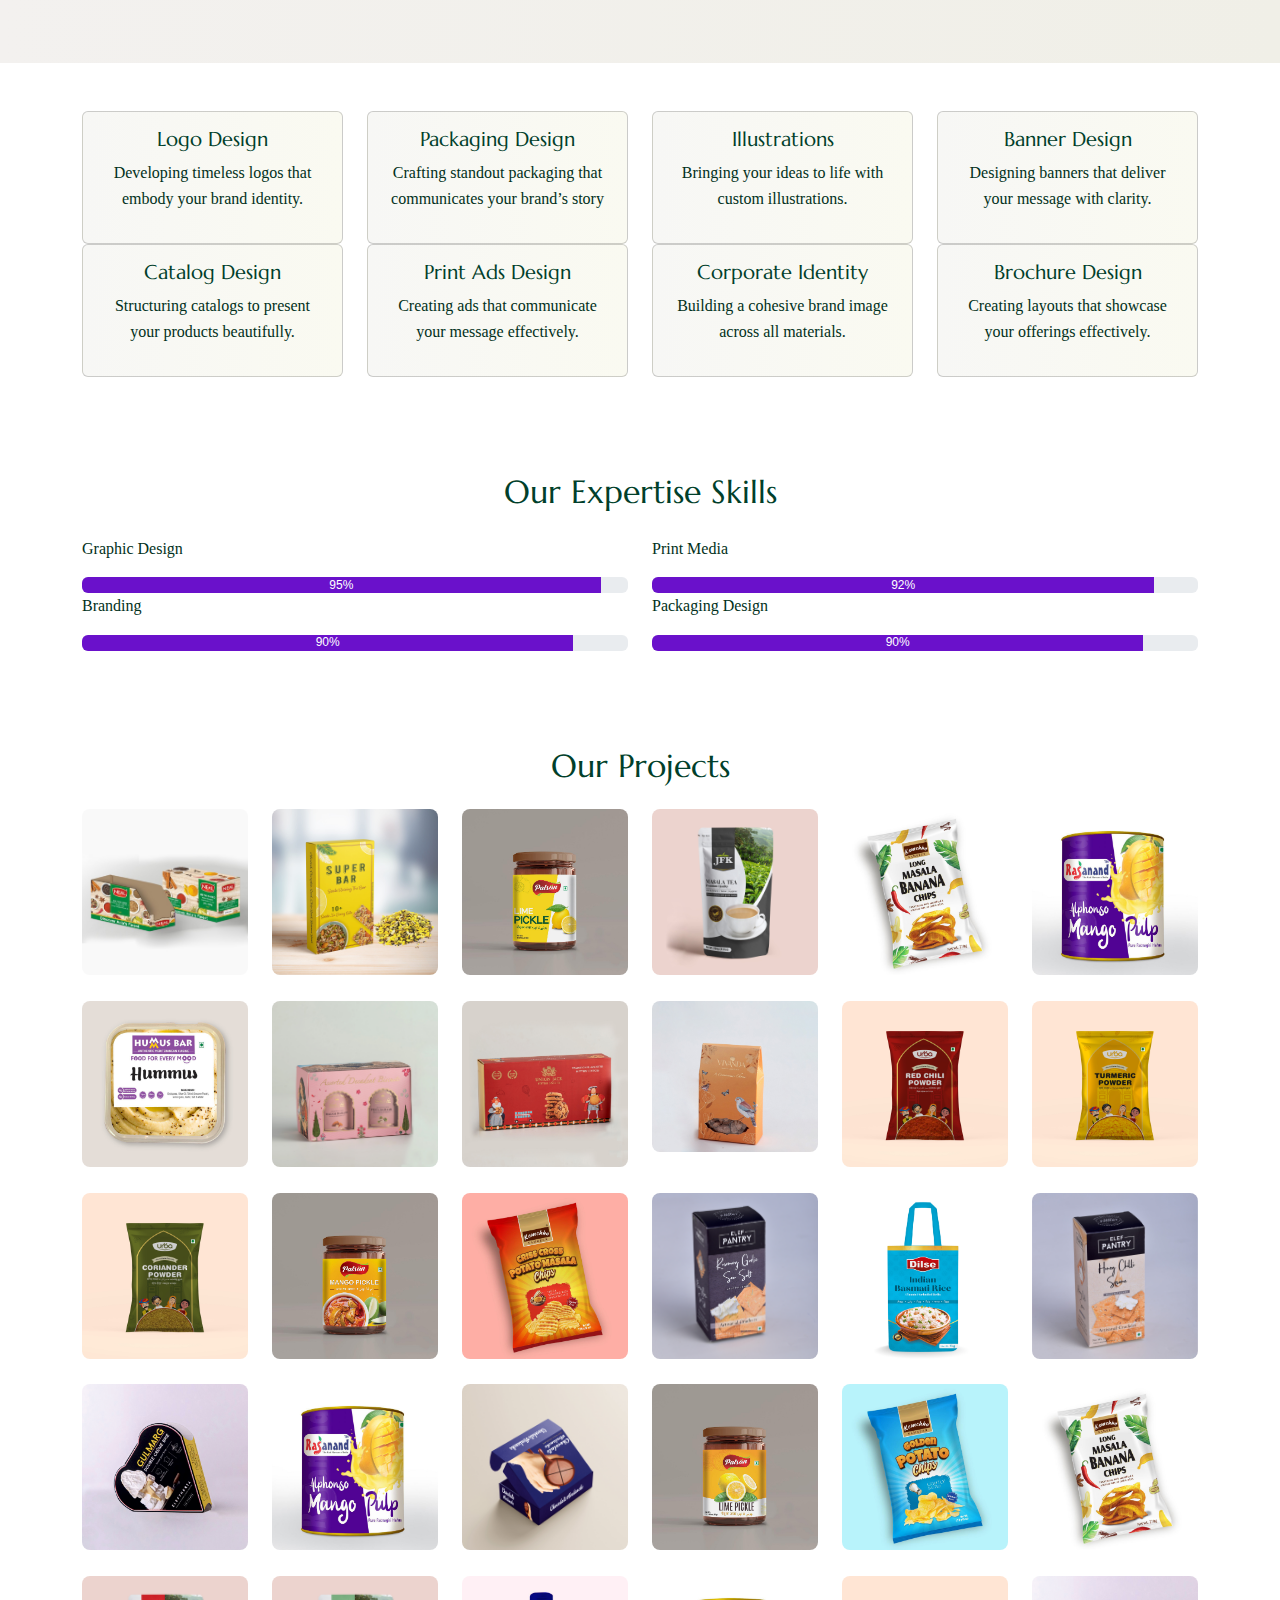
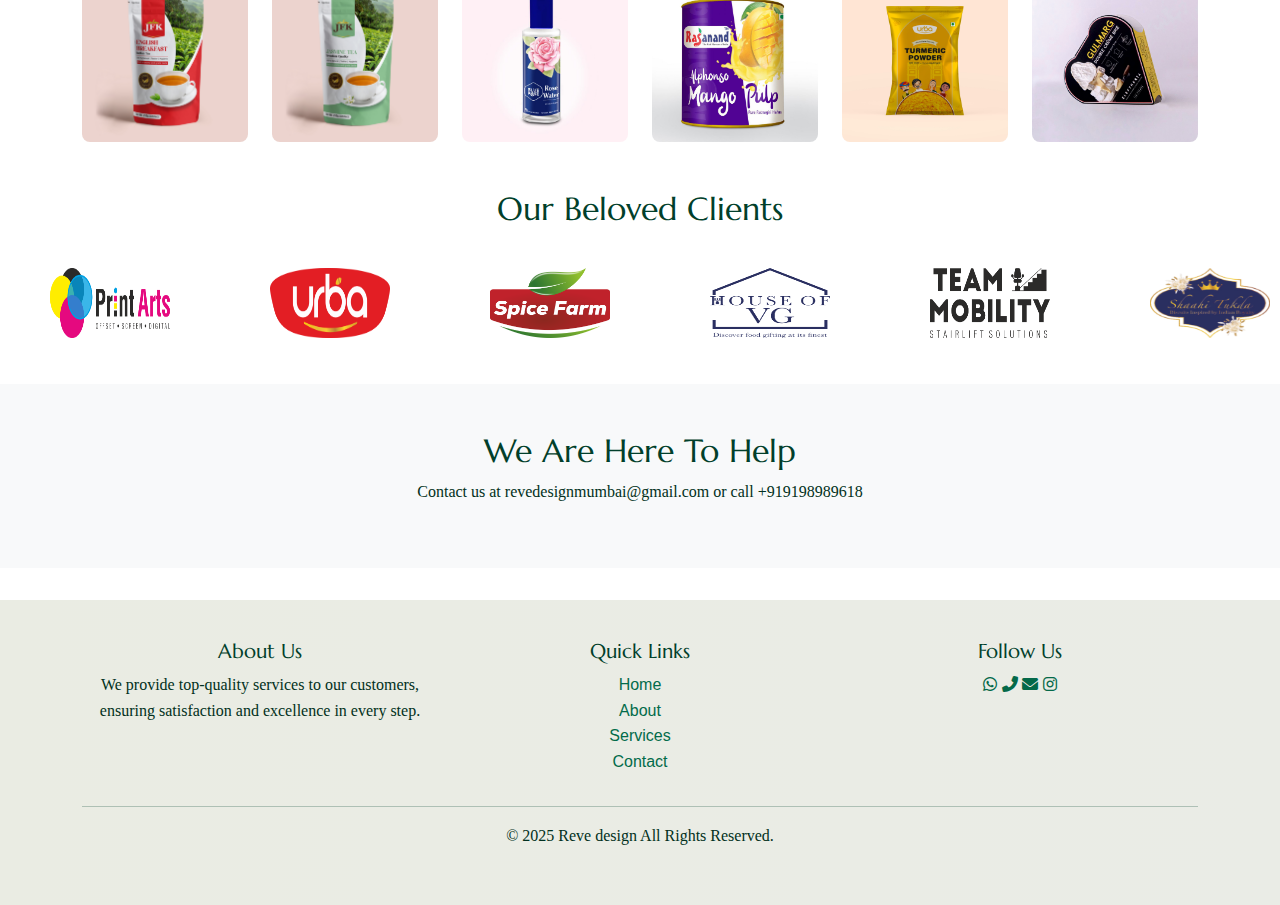
==== commit 54f4b567: "my frist cummit" ====
--- a/about.html
+++ b/about.html
@@ -243,13 +243,26 @@
 
 
     <div class="hero-section" id="disc">
-        <h1 id="exp">Why Should You Choose Us</h1>
-        <p>We craft beautiful designs and believe in the power of simple and easy communication.</p>
-        <p>Reve design  is dedicated to graphic design for both print and digital design. With over many years of experience the team works with a user experience expert to design a user interface, which is optimized for usability and allows for a modern design appropriate to a sports organization today. In terms of digital design we have extensive experience in designing anything from large and complex websites to simple one-page event sites.</p>
-
-           <p> For us everything begins with the branding, we can help you reinvigorate your entire brand presence or simply guide the effective application of your current brand by defying a brand guideline for you to communicate with your partners.</p>
-            
-           <p> Once your brand has been defined it is time to adjust the appropriate online and offline assets. We can go beyond designing your website and support your organization with its social media presence by creating a visual language that is coherent across all platforms. Offline design remains important in todays digitally centered world and a marriage between your online and offline design is key. Your print assets such as brochures, business cards, stationary, posters, just to name a few, should be equally well looked after as they remain a significant aspect of your visual presence-coherency is key.</p>
+        <h1 id="exp">Why Choose Us</h1>
+        <p>We create stunning designs that emphasize the power of clear and effective communication.</p>
+<p>At Reve Design, we specialize in both print and digital graphic design. With years of experience, 
+    our team collaborates with user experience experts to craft user interfaces that prioritize functionality 
+    and modern aesthetics—perfectly suited for today’s sports organizations. Our expertise spans
+     from designing intricate, multi-page websites to creating simple, impactful one-page event sites.
+</p>
+            <p>For us, everything begins with branding. Whether you’re looking to refresh your brand identity
+                 or develop comprehensive brand guidelines, we’re here to help you establish a strong and 
+                 consistent visual presence.
+            </p>
+            <p>Once your brand is clearly defined, we focus on optimizing your online 
+                and offline assets. Beyond creating exceptional websites, we can enhance
+                 your social media presence by developing a cohesive visual language that 
+                 ensures consistency across all platforms. In today’s digital-first world,
+                  offline design is still vital. A seamless integration of your online and offline
+                   branding is essential. From brochures and business cards to stationery and posters,
+                    we ensure that every aspect of your print materials reflects the same level of care 
+                    and attention as your digital assets. Consistency is key to building a strong and 
+                    lasting visual identity.</p>
     </div>
 
     <div class="container py-5">
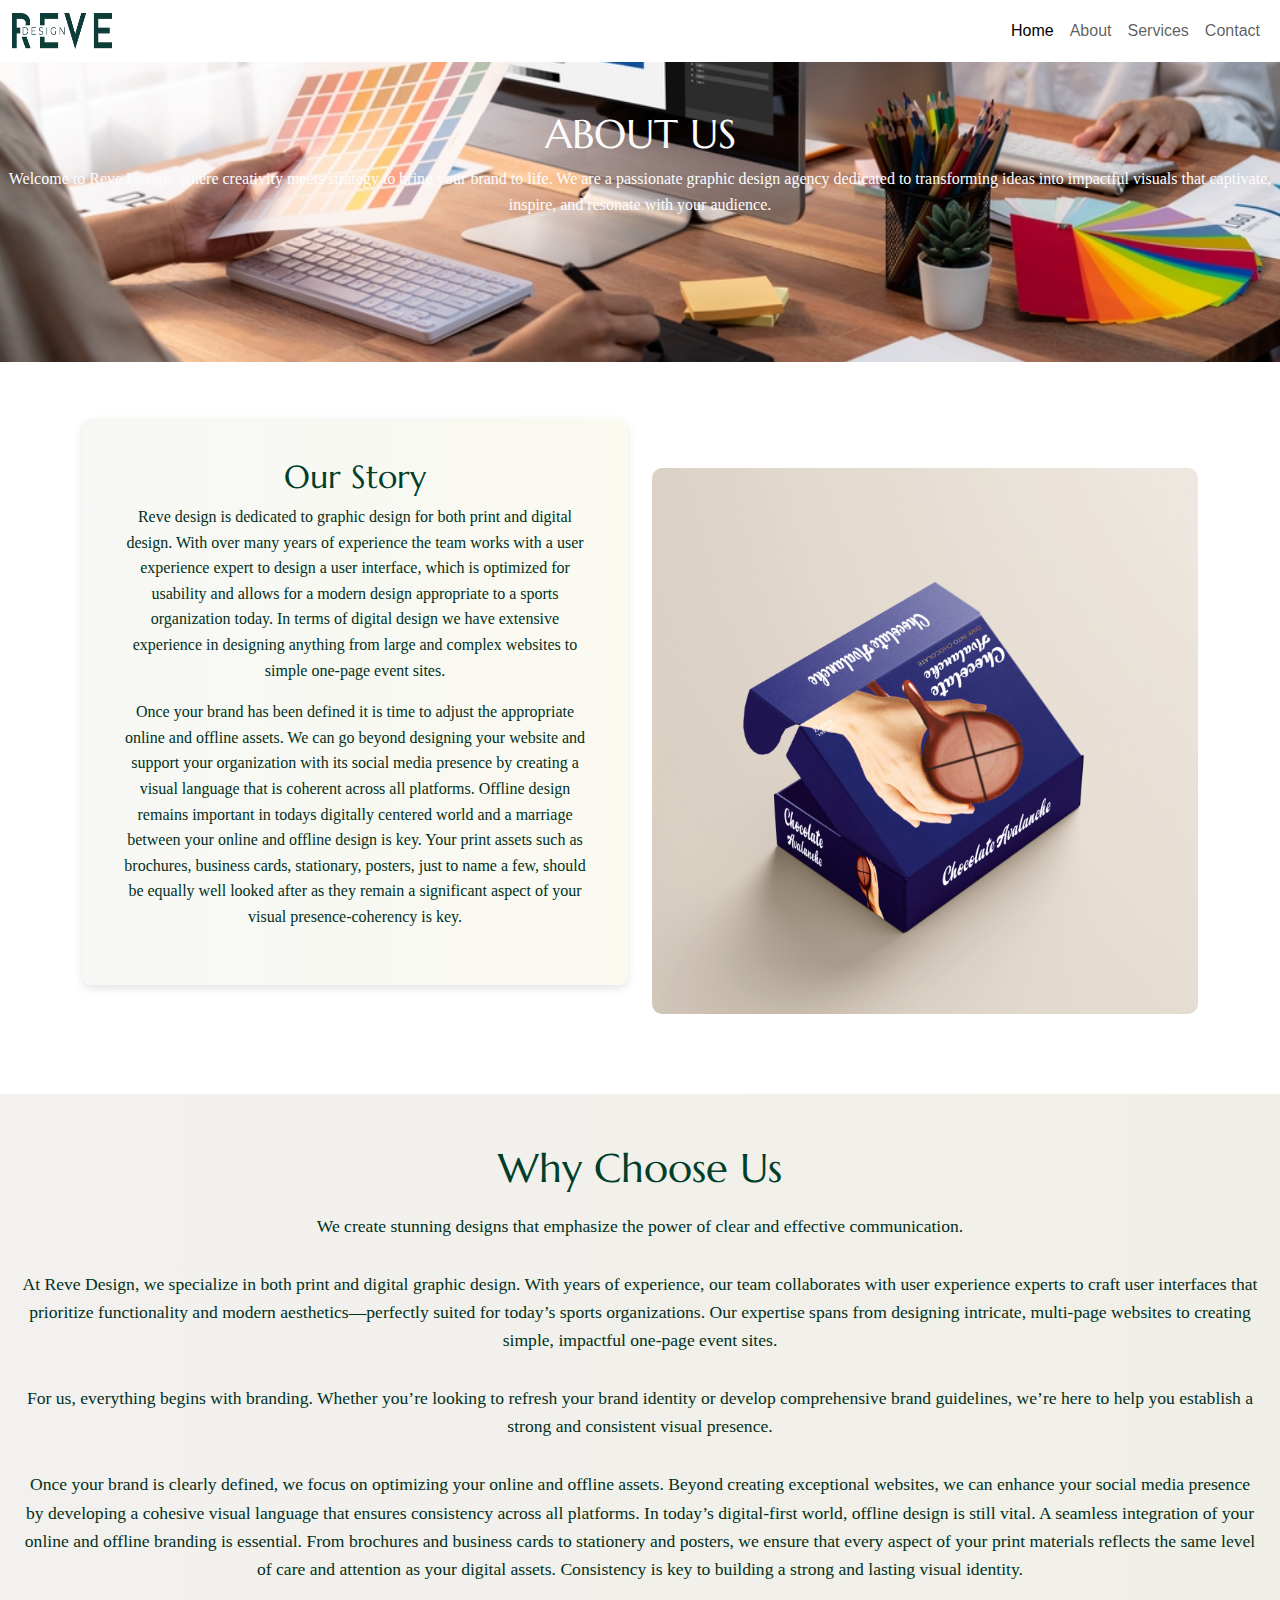
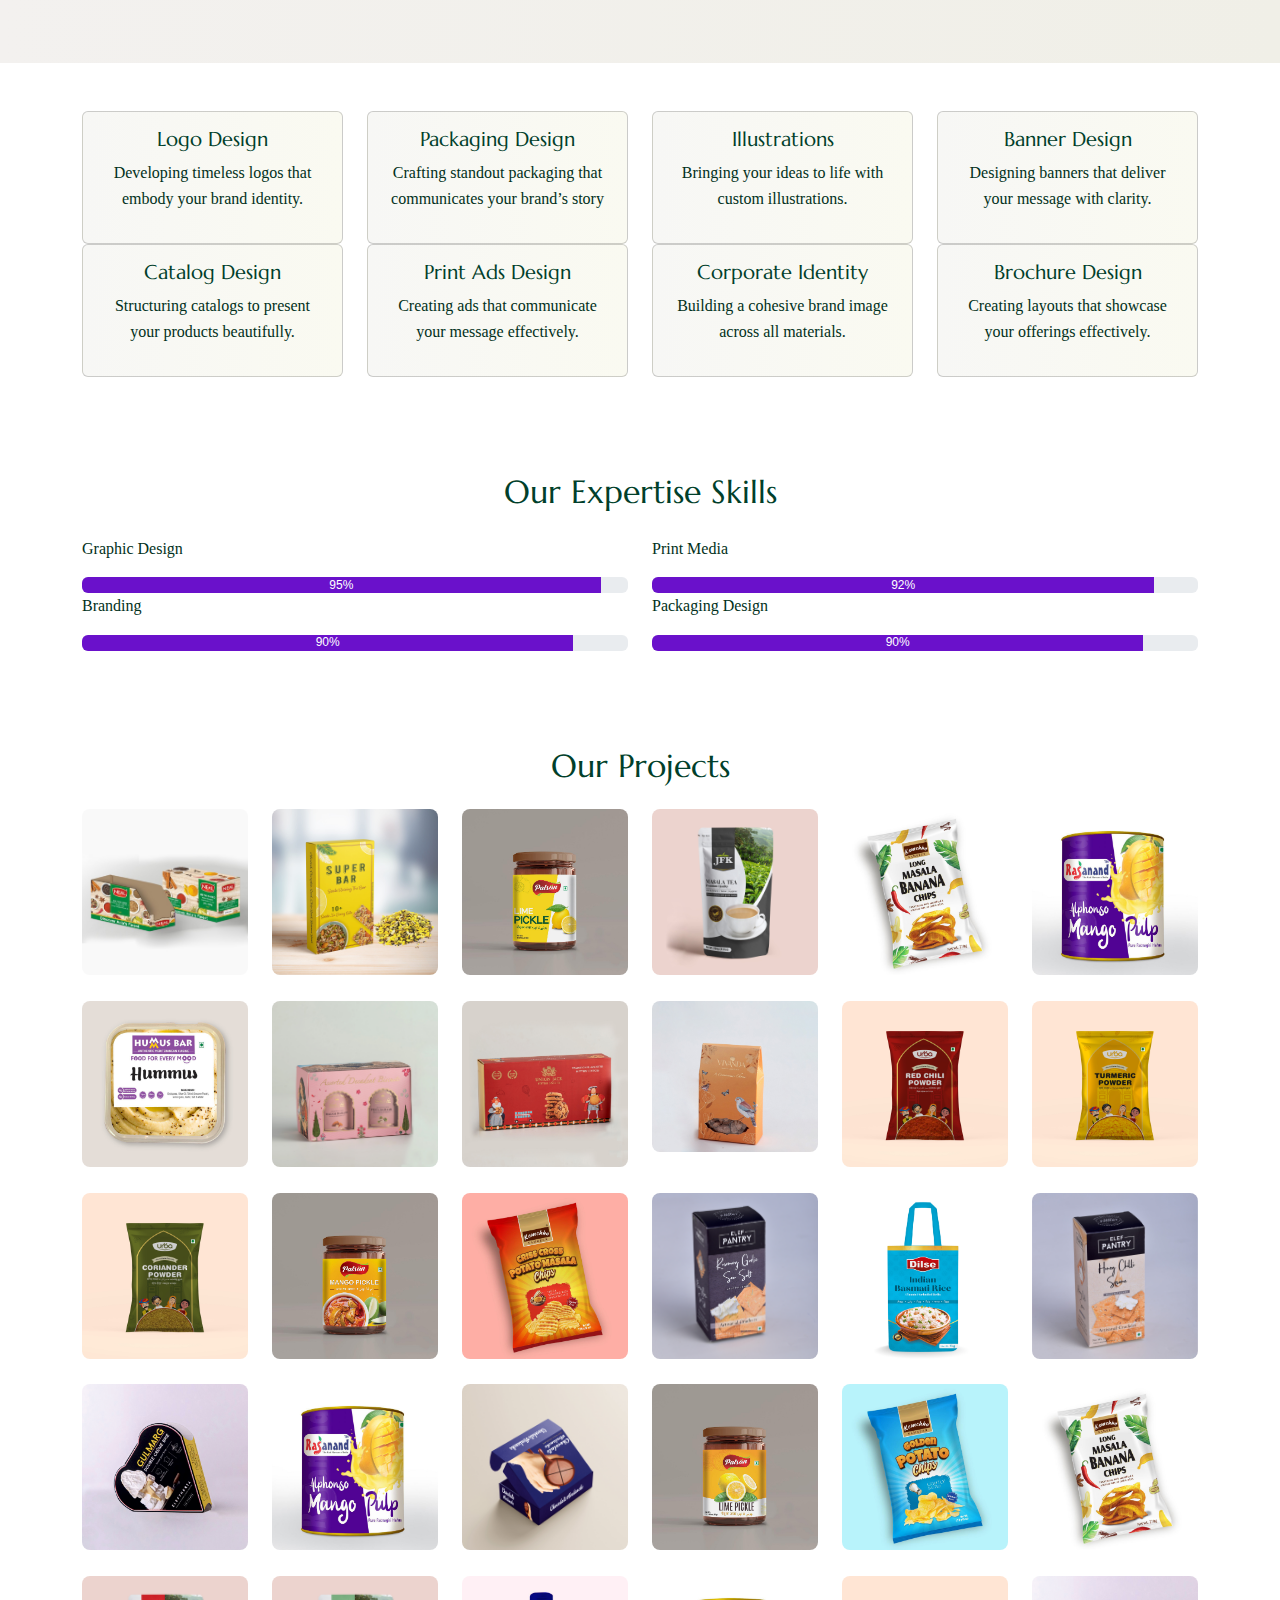
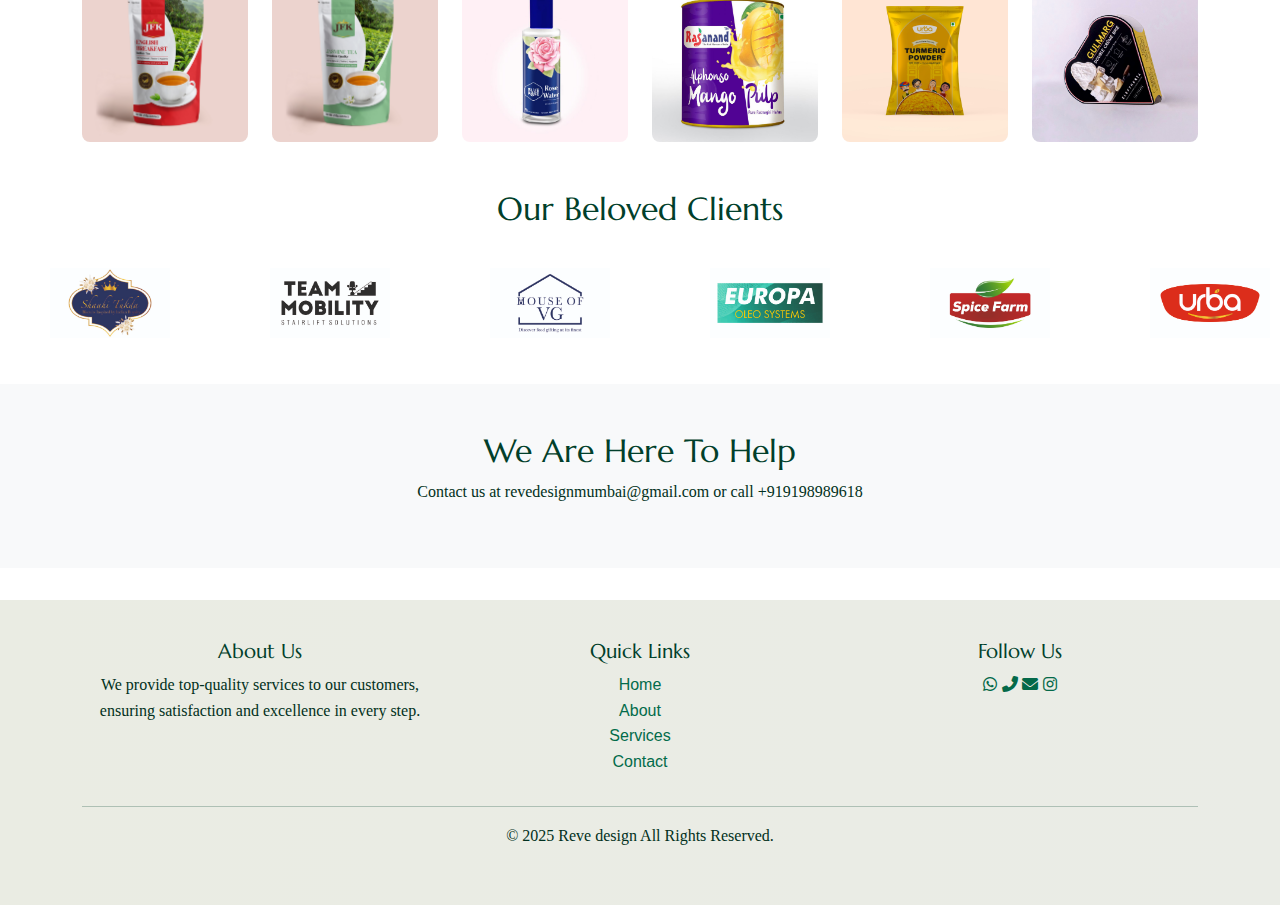
==== commit a6300265: "my cummit" ====
--- a/about.html
+++ b/about.html
@@ -414,21 +414,20 @@
         </div></a>
     </div>
     <h2 class="text-center mb-4">Our Beloved Clients</h2>
-    <div class="scroll-container">
-        <div class="scroll-content">
-          <div class="scroll-item  text-center p-3"><img src="image/Logo 1 .png" height="70px" width="120px" alt=""></div>
-          <div class="scroll-item  text-center p-3"><img src="image/Logo 2.png"  height="70px" width="120px" alt=""></div>
-          <div class="scroll-item  text-center p-3"><img src="image/Logo 3.png"  height="70px" width="120px" alt=""></div>
-          <div class="scroll-item  text-center p-3"><img src="image/Logo 5.png"  height="70px" width="120px" alt=""></div>
-          <div class="scroll-item  text-center p-3"><img src="image/Logo 6.png" height="70px" width="120px" alt=""></div>
-          <div class="scroll-item  text-center p-3"><img src="image/Logo 7.png"height="70px" width="120px" alt=""></div>
-          <div class="scroll-item  text-center p-3"><img src="image/Logo 1 .png" height="70px" width="120px" alt=""></div>
-          <div class="scroll-item  text-center p-3"><img src="image/Logo 2.png"  height="70px" width="120px" alt=""></div>
-          <div class="scroll-item  text-center p-3"><img src="image/Logo 3.png"  height="70px" width="120px" alt=""></div>
-          <div class="scroll-item  text-center p-3"><img src="image/Logo 4 .png" height="70px" width="120px" alt=""></div>
-          <div class="scroll-item  text-center p-3"><img src="image/Logo 5.png"  height="70px" width="120px" alt=""></div>
-          <div class="scroll-item  text-center p-3"><img src="image/Logo 6.png"  height="70px" width="120px" alt=""></div>
-        </div>
+    <div class="scroll-content">
+        <div class="scroll-item  text-center p-3"><img src="image/1.jpg" height="70px" width="120px" alt=""></div>
+        <div class="scroll-item  text-center p-3"><img src="image/2.jpg"  height="70px" width="120px" alt=""></div>
+        <div class="scroll-item  text-center p-3"><img src="image/3.jpg"  height="70px" width="120px" alt=""></div>
+      <div class="scroll-item  text-center p-3"><img src="image/4.jpg"  height="70px" width="120px" alt=""></div>
+      <div class="scroll-item  text-center p-3"><img src="image/5.jpg" height="70px" width="120px" alt=""></div>
+      <div class="scroll-item  text-center p-3"><img src="image/6.jpg"height="70px"  width="120px" alt=""></div>
+      <div class="scroll-item  text-center p-3"><img src="image/7.jpg" height="70px" width="120px" alt=""></div>
+      <div class="scroll-item  text-center p-3"><img src="image/8.jpg"  height="70px" width="120px" alt=""></div>
+      <div class="scroll-item  text-center p-3"><img src="image/5.jpg"  height="70px" width="120px" alt=""></div>
+      <div class="scroll-item  text-center p-3"><img src="image/3.jpg" height="70px" width="120px" alt=""></div>
+      <div class="scroll-item  text-center p-3"><img src="image/6.jpg"  height="70px" width="120px" alt=""></div>
+      <div class="scroll-item  text-center p-3"><img src="image/2.jpg"  height="70px" width="120px" alt=""></div>
+    </div>
       </div>
 
 
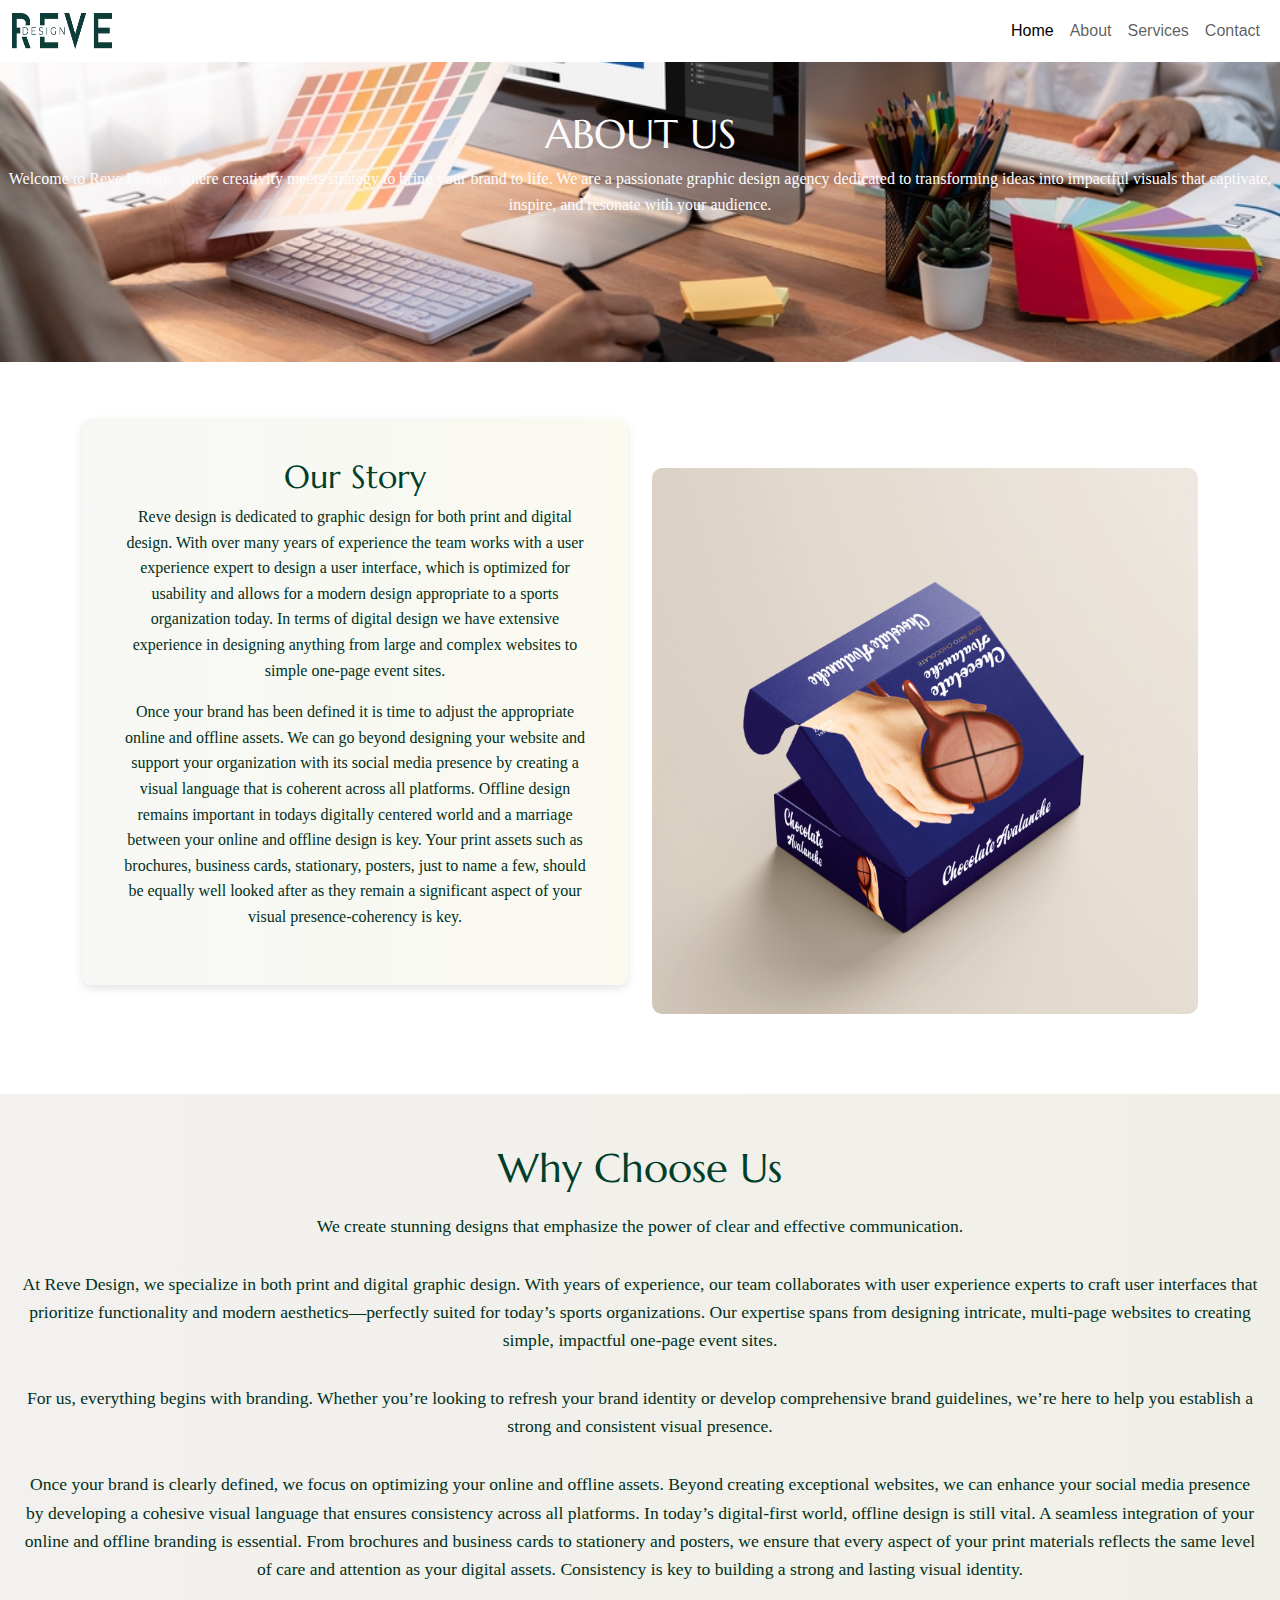
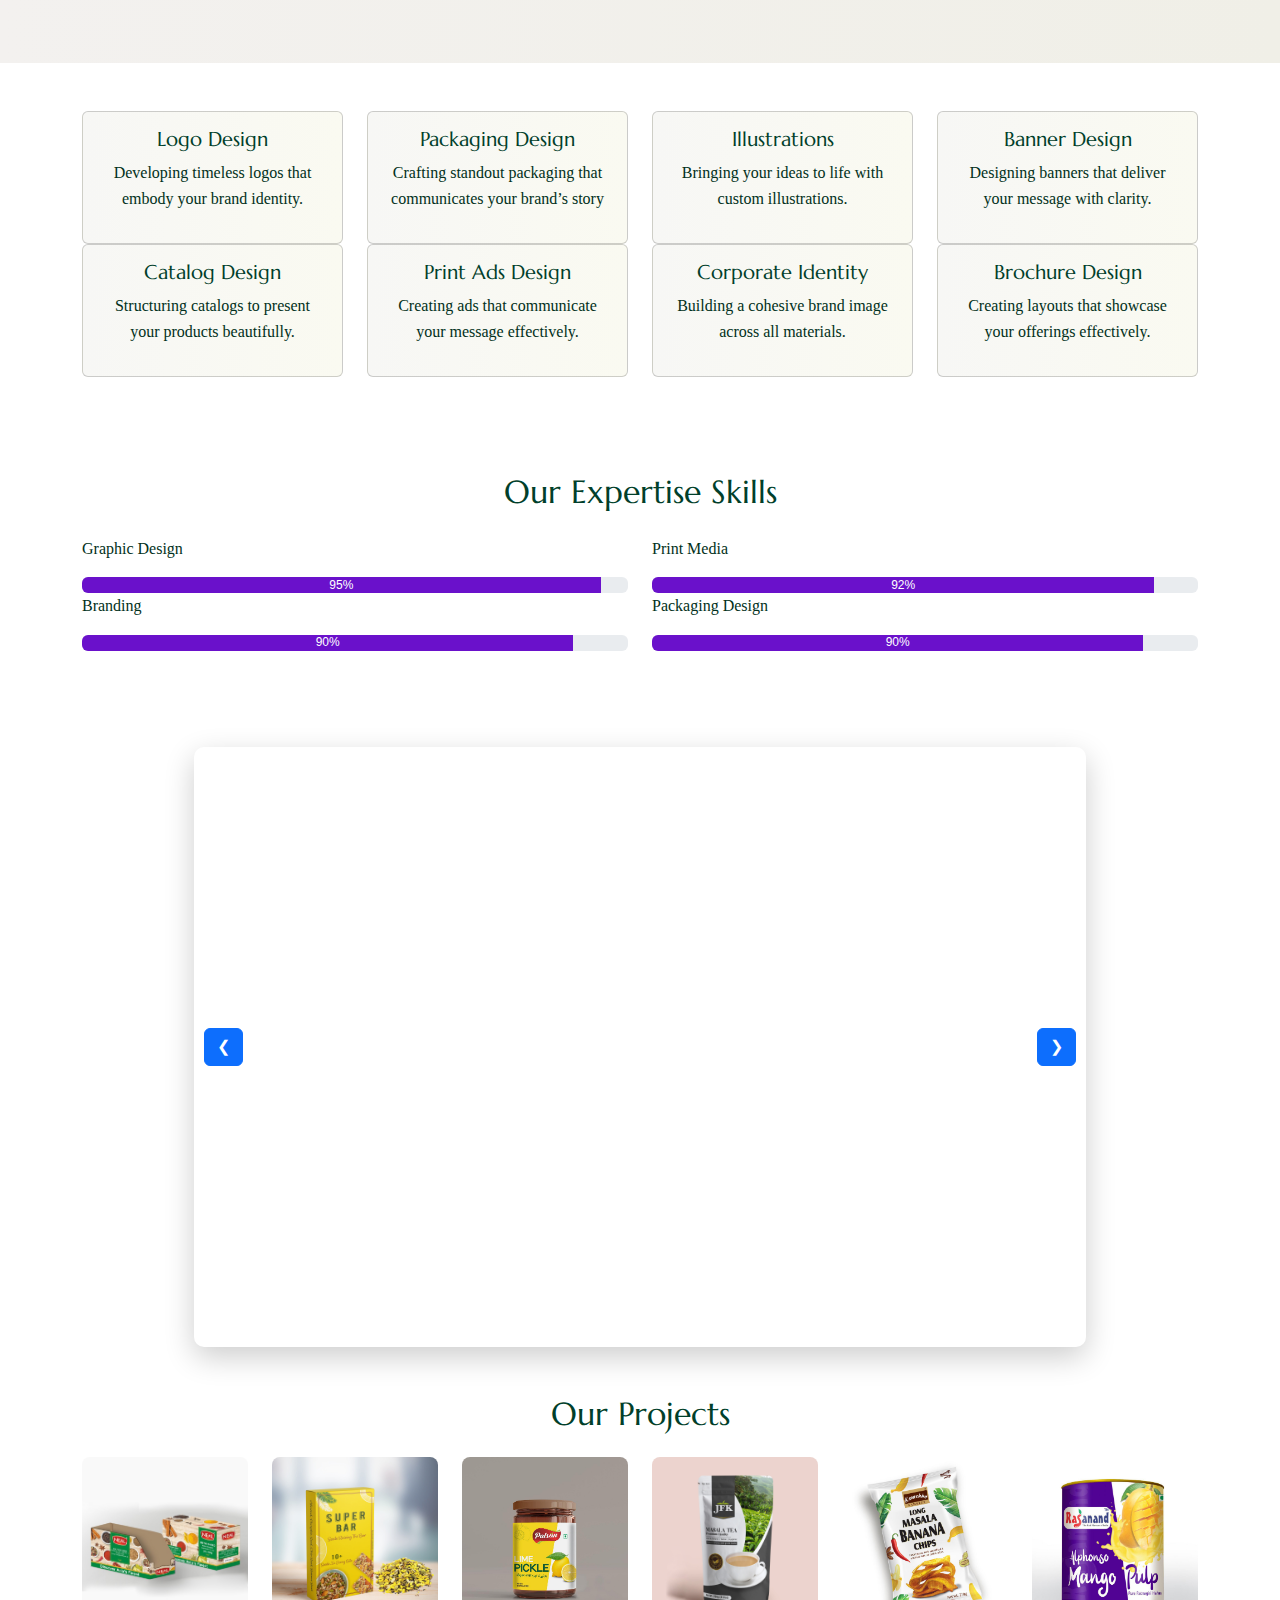
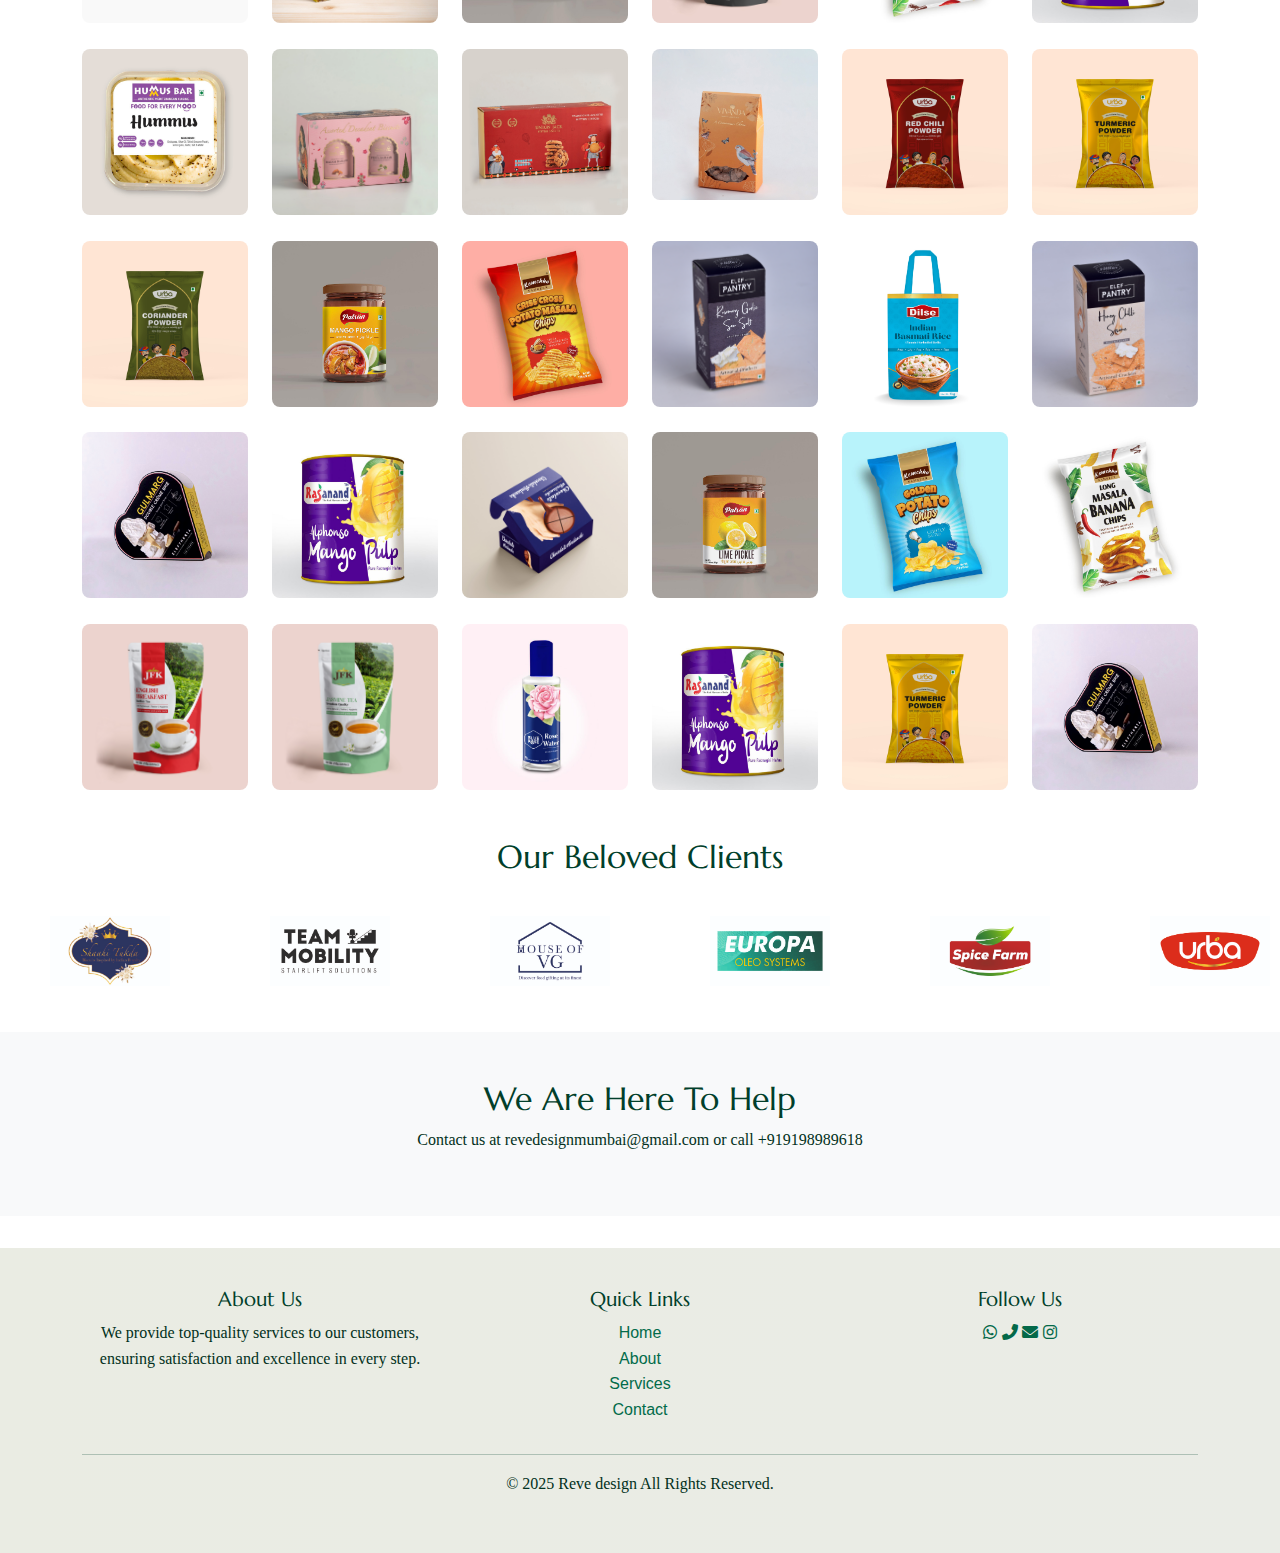
==== commit 02297e21: "last cummit" ====
--- a/about.html
+++ b/about.html
@@ -13,6 +13,9 @@
 <link href="https://fonts.googleapis.com/css2?family=Rubik+Vinyl&display=swap" rel="stylesheet">
 <link href="https://fonts.googleapis.com/css2?family=Marcellus&display=swap" rel="stylesheet">
 <link href="https://cdn.jsdelivr.net/npm/bootstrap@5.3.0/dist/css/bootstrap.min.css" rel="stylesheet">
+<link rel="stylesheet" href="stylee.css">
+<script src="scriptee.js"></script>
+<link href="https://cdn.jsdelivr.net/npm/bootstrap@5.3.2/dist/css/bootstrap.min.css" rel="stylesheet">
 
 
 
@@ -361,10 +364,28 @@
             </div>
         </div>
     </div>
-
+        
+    <div class="container mt-5">
+        <div class="slider-container">
+            <button class="btn btn-primary slider-btn left-btn" id="prevBtn">&#10094;</button>
+            <div class="slider" id="slider">
+                <div class="slide"><img src="image/Image (28).jpg" alt="Client 1"></div>
+                <div class="slide"><img src="image/Image (27).jpg" alt="Client 2"></div>
+                <div class="slide"><img src="image/Image (26).jpg" alt="Client 3"></div>
+                <div class="slide"><img src="image/Image (25).jpg" alt="Client 4"></div>
+                <div class="slide"><img src="image/Image (24).jpg" alt="Client 5"></div>
+                <div class="slide"><img src="image/Image (23).jpg" alt="Client 6"></div>
+                <div class="slide"><img src="image/Image (22).jpg" alt="Client 7"></div>
+                <div class="slide"><img src="image/Image (21).jpg" alt="Client 8"></div>
+            </div>
+            <button class="btn btn-primary slider-btn right-btn" id="nextBtn">&#10095;</button>
+        </div>
+    </div>
+    
    
     <div class="clients container py-5">
         <h2 class="text-center mb-4">Our Projects</h2>
+ 
         <a href="contect.html">
         <div class="row">
             <div class="col-md-2"><img src="image/img1.jpg" alt="Client 1"></div>
--- a/stylee.css
+++ b/stylee.css
@@ -0,0 +1,70 @@
+body {
+    font-family: Arial, sans-serif;
+    background-color: #f4f4f4;
+    margin: 0;
+    padding: 0;
+}
+
+.slider-container {
+    position: relative;
+    max-width: 80%;
+    margin: auto;
+    overflow: hidden;
+    box-shadow: 0 10px 30px rgba(0, 0, 0, 0.2);
+    border-radius: 10px;
+}
+
+#slider {
+    display: flex;
+    flex-wrap: nowrap;  /* Prevent wrapping */
+    transition: transform 0.4s ease-in-out;
+}
+
+.slide {
+    flex: 0 0 100%;  /* Ensure each slide takes full width */
+}
+
+.slide img {
+    width: 100%;
+    border-radius: 10px;
+}
+
+/* Navigation buttons */
+.slider-btn {
+    position: absolute;
+    top: 50%;
+    transform: translateY(-50%);
+    background-color: rgba(0, 123, 255, 0.8);
+    border: none;
+    color: #fff;
+    padding: 10px 20px;
+    cursor: pointer;
+    font-size: 24px;
+    border-radius: 5px;
+    z-index: 10;
+    transition: background-color 0.3s;
+}
+
+.slider-btn:hover {
+    background-color: rgba(0, 123, 255, 1);
+}
+
+.left-btn {
+    left: 10px;
+}
+
+.right-btn {
+    right: 10px;
+}
+
+/* Responsive Design */
+@media (max-width: 768px) {
+    .slider-container {
+        max-width: 100%;
+    }
+
+    .slider-btn {
+        padding: 8px 15px;
+        font-size: 18px;
+    }
+}
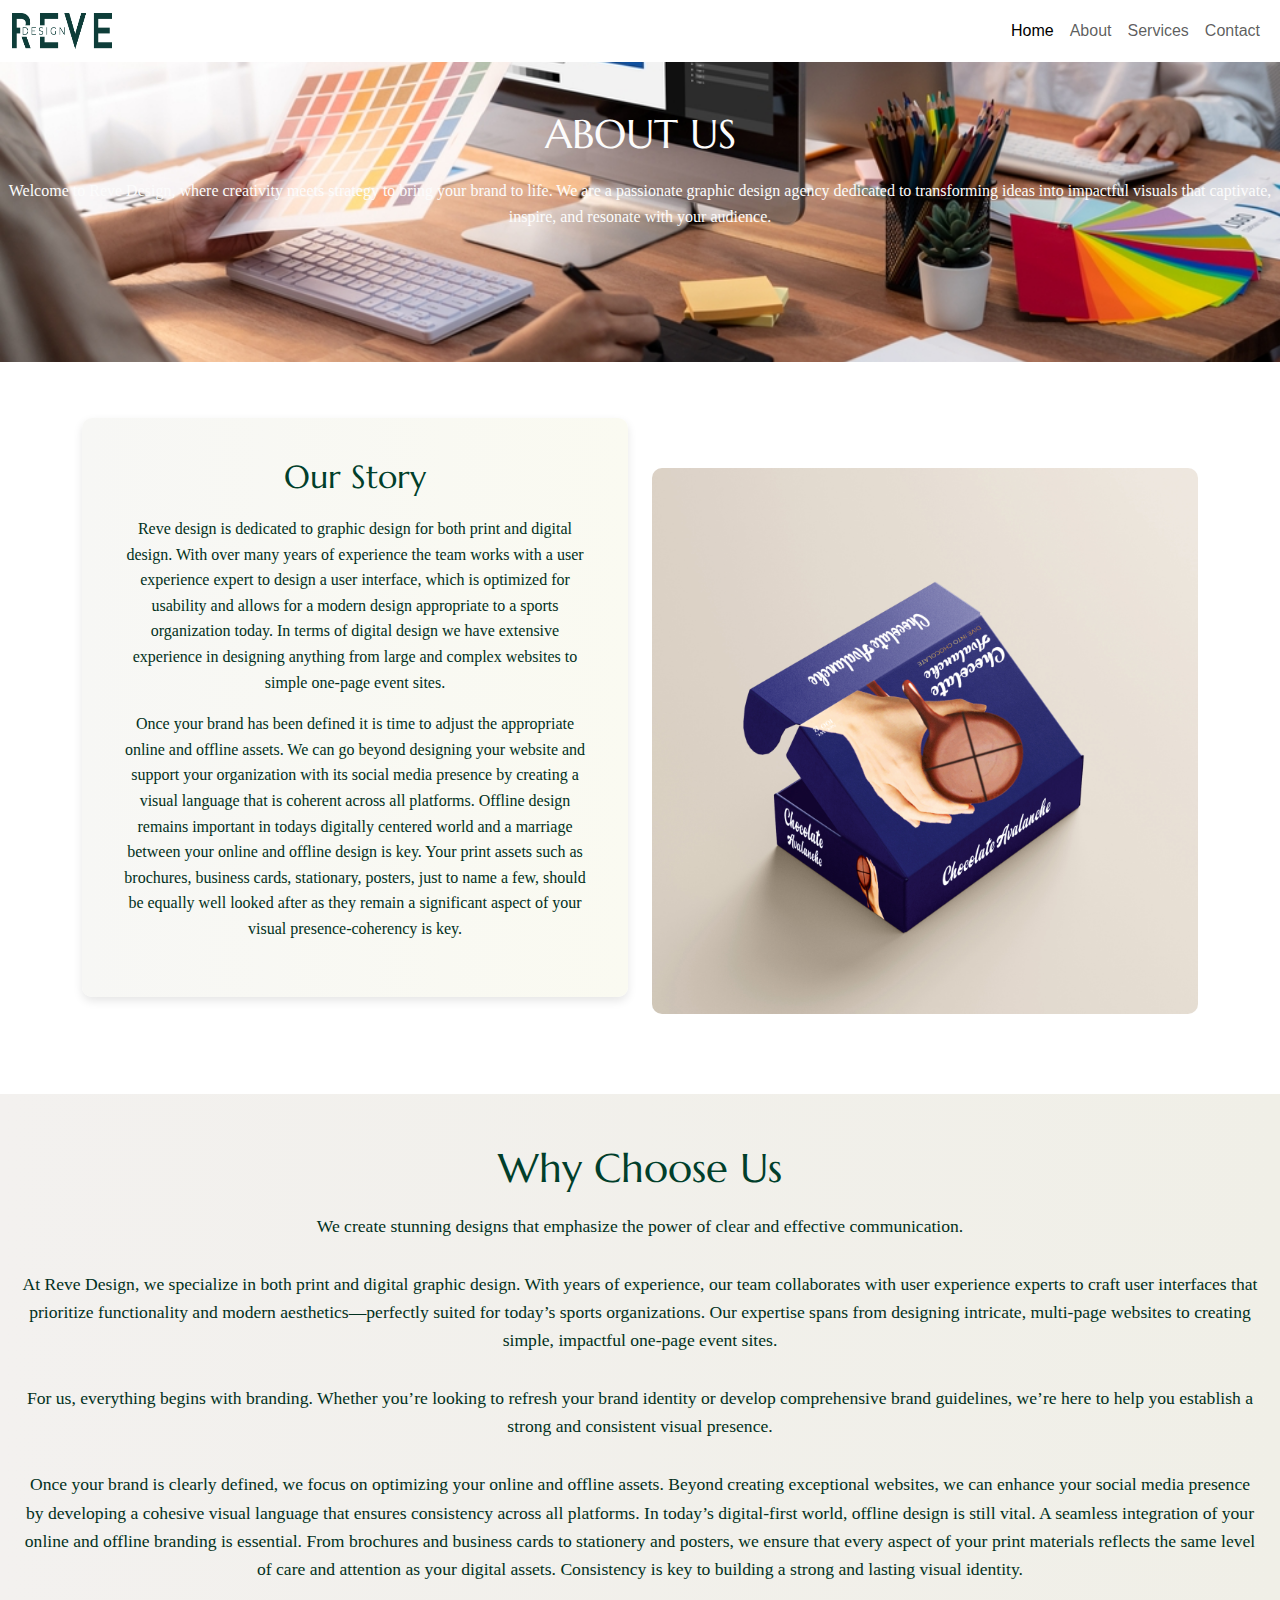
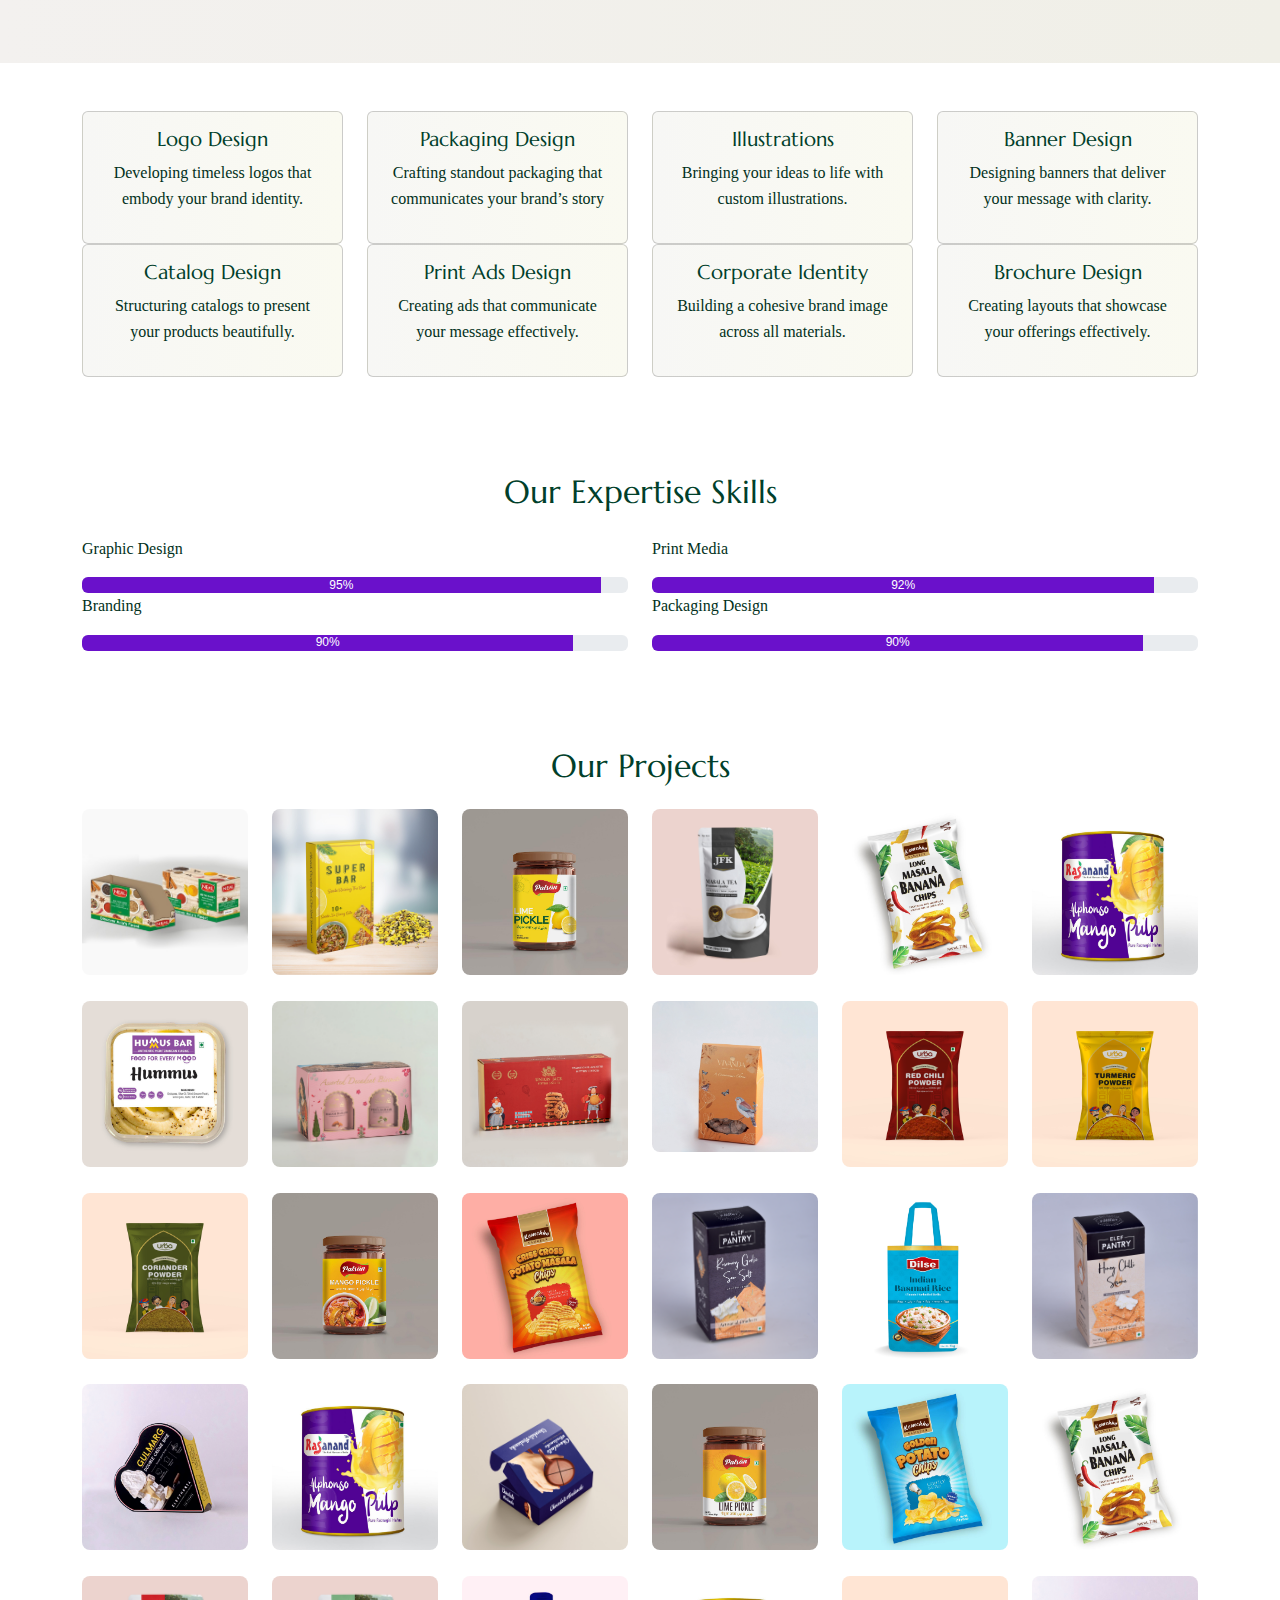
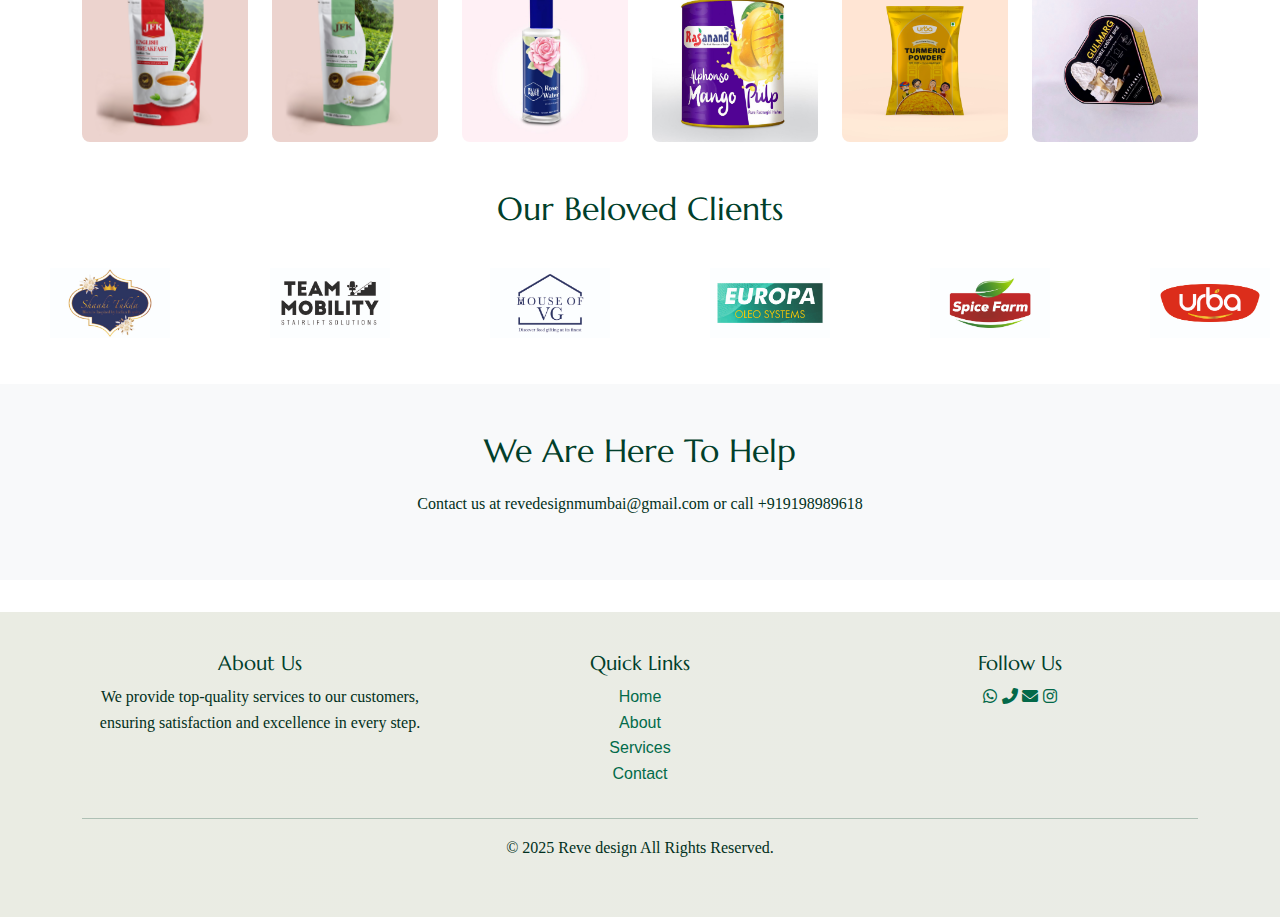
==== commit 36c407ee: "my all cummit" ====
--- a/about.html
+++ b/about.html
@@ -4,18 +4,13 @@
     <meta charset="UTF-8">
     <meta name="viewport" content="width=device-width, initial-scale=1.0">
     <title>Reve Design About</title>
-    <link href="https://cdn.jsdelivr.net/npm/bootstrap@5.3.0/dist/css/bootstrap.min.css" rel="stylesheet">
-    <link rel="stylesheet" href="https://cdnjs.cloudflare.com/ajax/libs/font-awesome/6.0.0-beta3/css/all.min.css">
-    <link href="https://cdn.jsdelivr.net/npm/bootstrap@5.3.0/dist/css/bootstrap.min.css" rel="stylesheet">
+    <link href="https://cdn.jsdelivr.net/npm/bootstrap@5.3.2/dist/css/bootstrap.min.css" rel="stylesheet">
+<link rel="stylesheet" href="https://cdnjs.cloudflare.com/ajax/libs/font-awesome/6.0.0-beta3/css/all.min.css">
 <link rel="stylesheet" href="styles.css">
 <link rel="preconnect" href="https://fonts.googleapis.com">
 <link rel="preconnect" href="https://fonts.gstatic.com" crossorigin>
 <link href="https://fonts.googleapis.com/css2?family=Rubik+Vinyl&display=swap" rel="stylesheet">
 <link href="https://fonts.googleapis.com/css2?family=Marcellus&display=swap" rel="stylesheet">
-<link href="https://cdn.jsdelivr.net/npm/bootstrap@5.3.0/dist/css/bootstrap.min.css" rel="stylesheet">
-<link rel="stylesheet" href="stylee.css">
-<script src="scriptee.js"></script>
-<link href="https://cdn.jsdelivr.net/npm/bootstrap@5.3.2/dist/css/bootstrap.min.css" rel="stylesheet">
 
 
 
@@ -364,23 +359,6 @@
             </div>
         </div>
     </div>
-        
-    <div class="container mt-5">
-        <div class="slider-container">
-            <button class="btn btn-primary slider-btn left-btn" id="prevBtn">&#10094;</button>
-            <div class="slider" id="slider">
-                <div class="slide"><img src="image/Image (28).jpg" alt="Client 1"></div>
-                <div class="slide"><img src="image/Image (27).jpg" alt="Client 2"></div>
-                <div class="slide"><img src="image/Image (26).jpg" alt="Client 3"></div>
-                <div class="slide"><img src="image/Image (25).jpg" alt="Client 4"></div>
-                <div class="slide"><img src="image/Image (24).jpg" alt="Client 5"></div>
-                <div class="slide"><img src="image/Image (23).jpg" alt="Client 6"></div>
-                <div class="slide"><img src="image/Image (22).jpg" alt="Client 7"></div>
-                <div class="slide"><img src="image/Image (21).jpg" alt="Client 8"></div>
-            </div>
-            <button class="btn btn-primary slider-btn right-btn" id="nextBtn">&#10095;</button>
-        </div>
-    </div>
     
    
     <div class="clients container py-5">
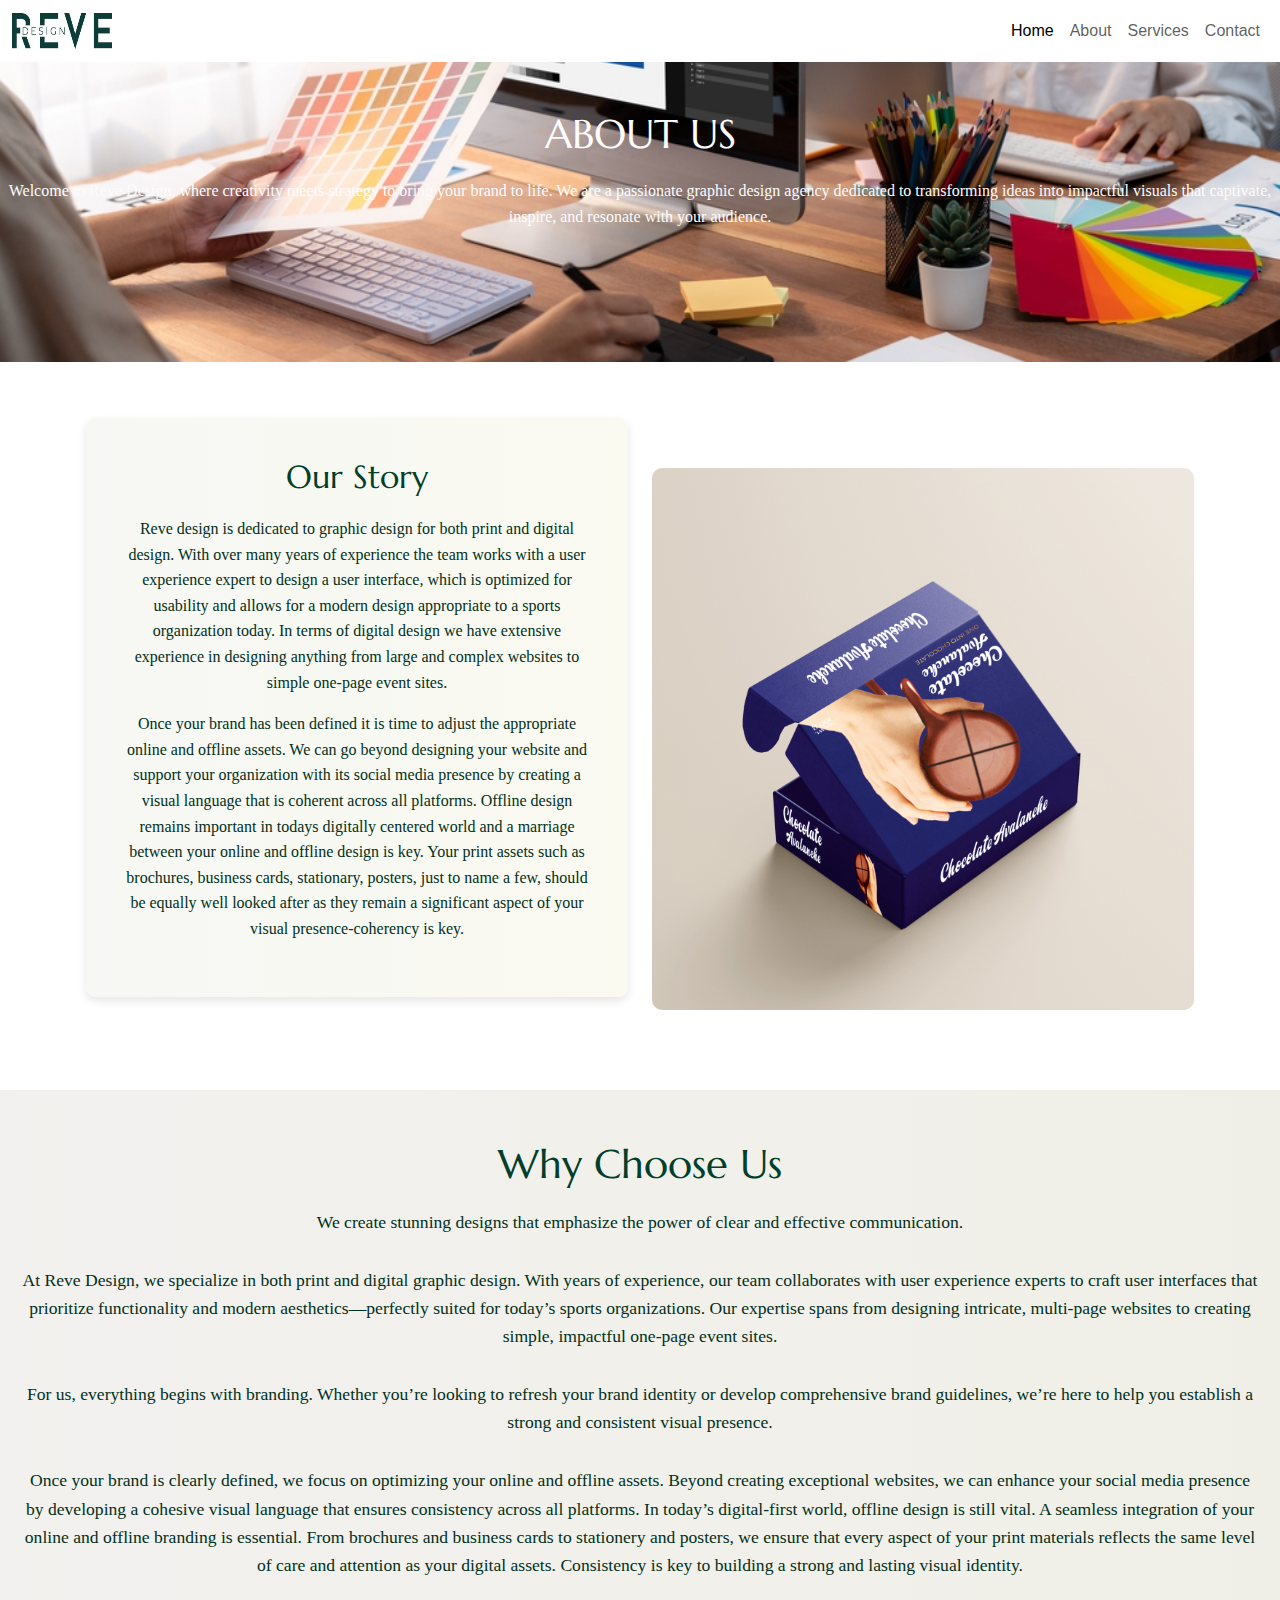
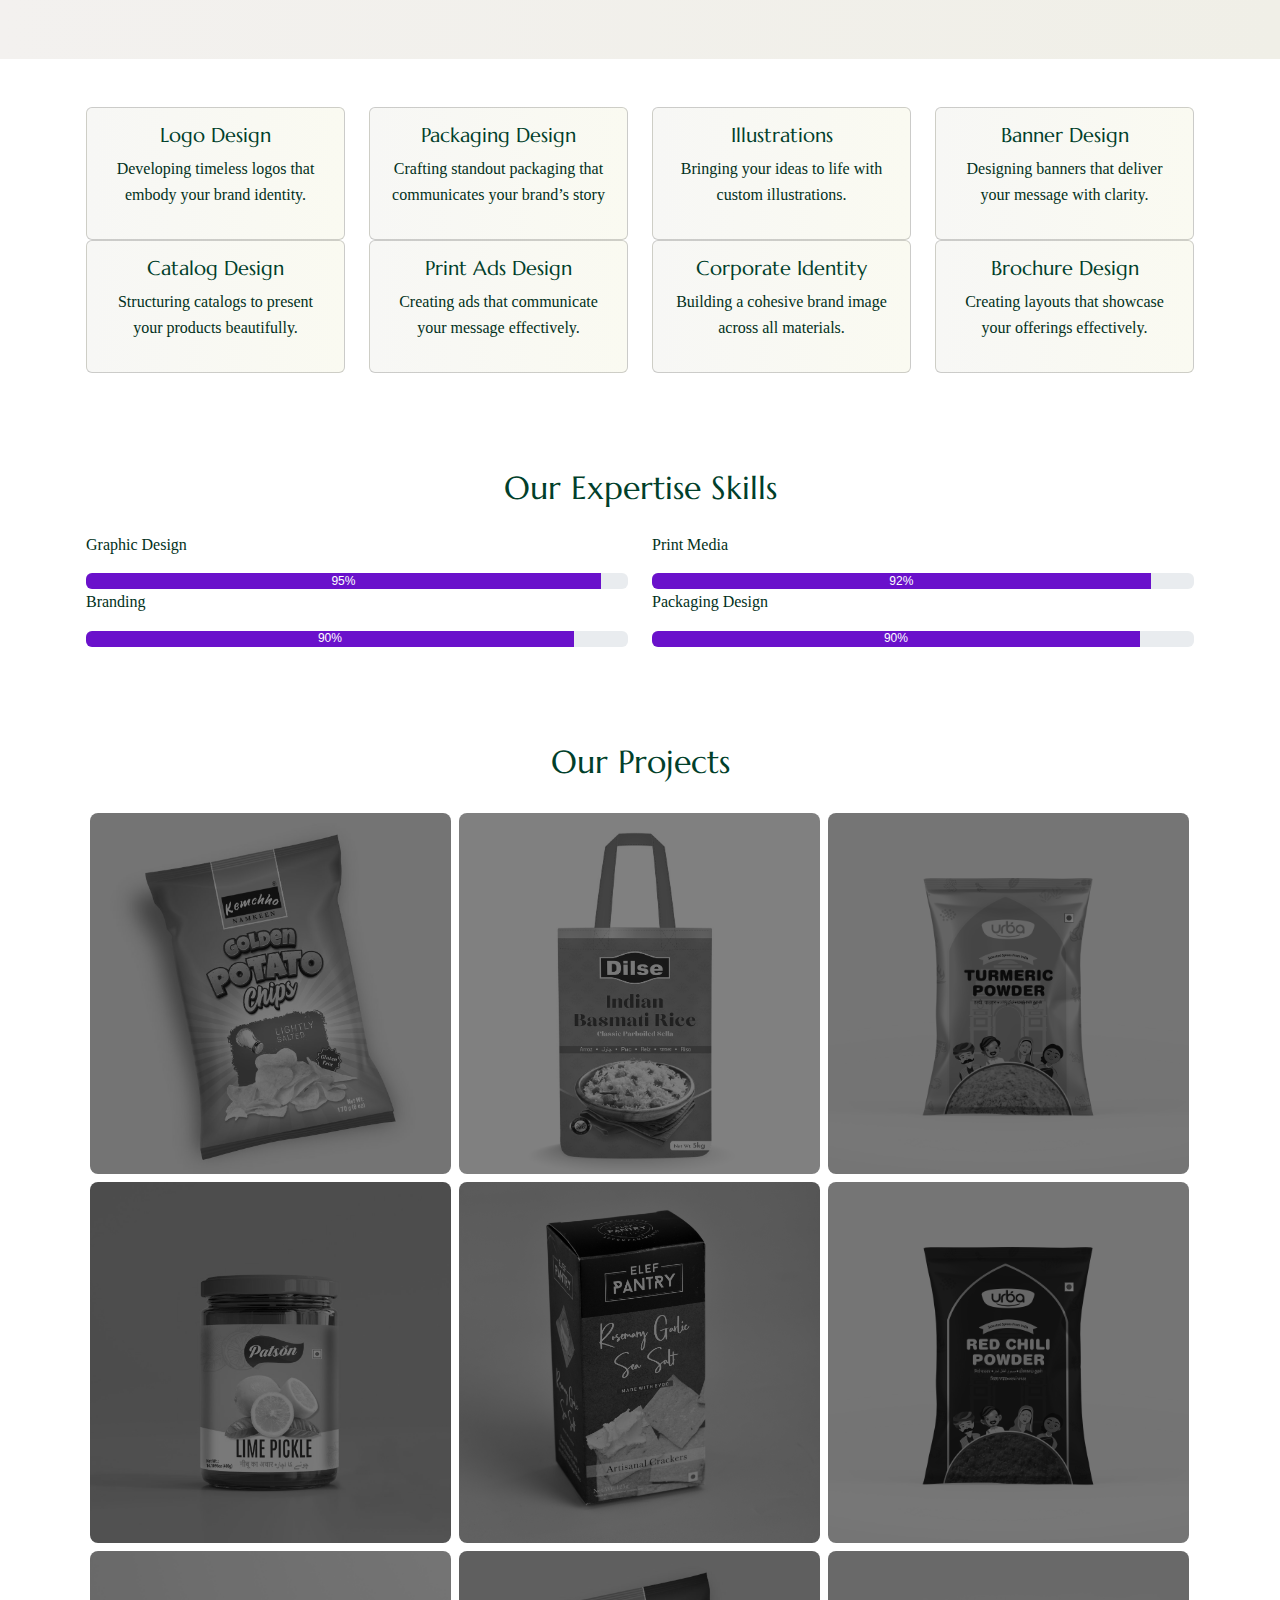
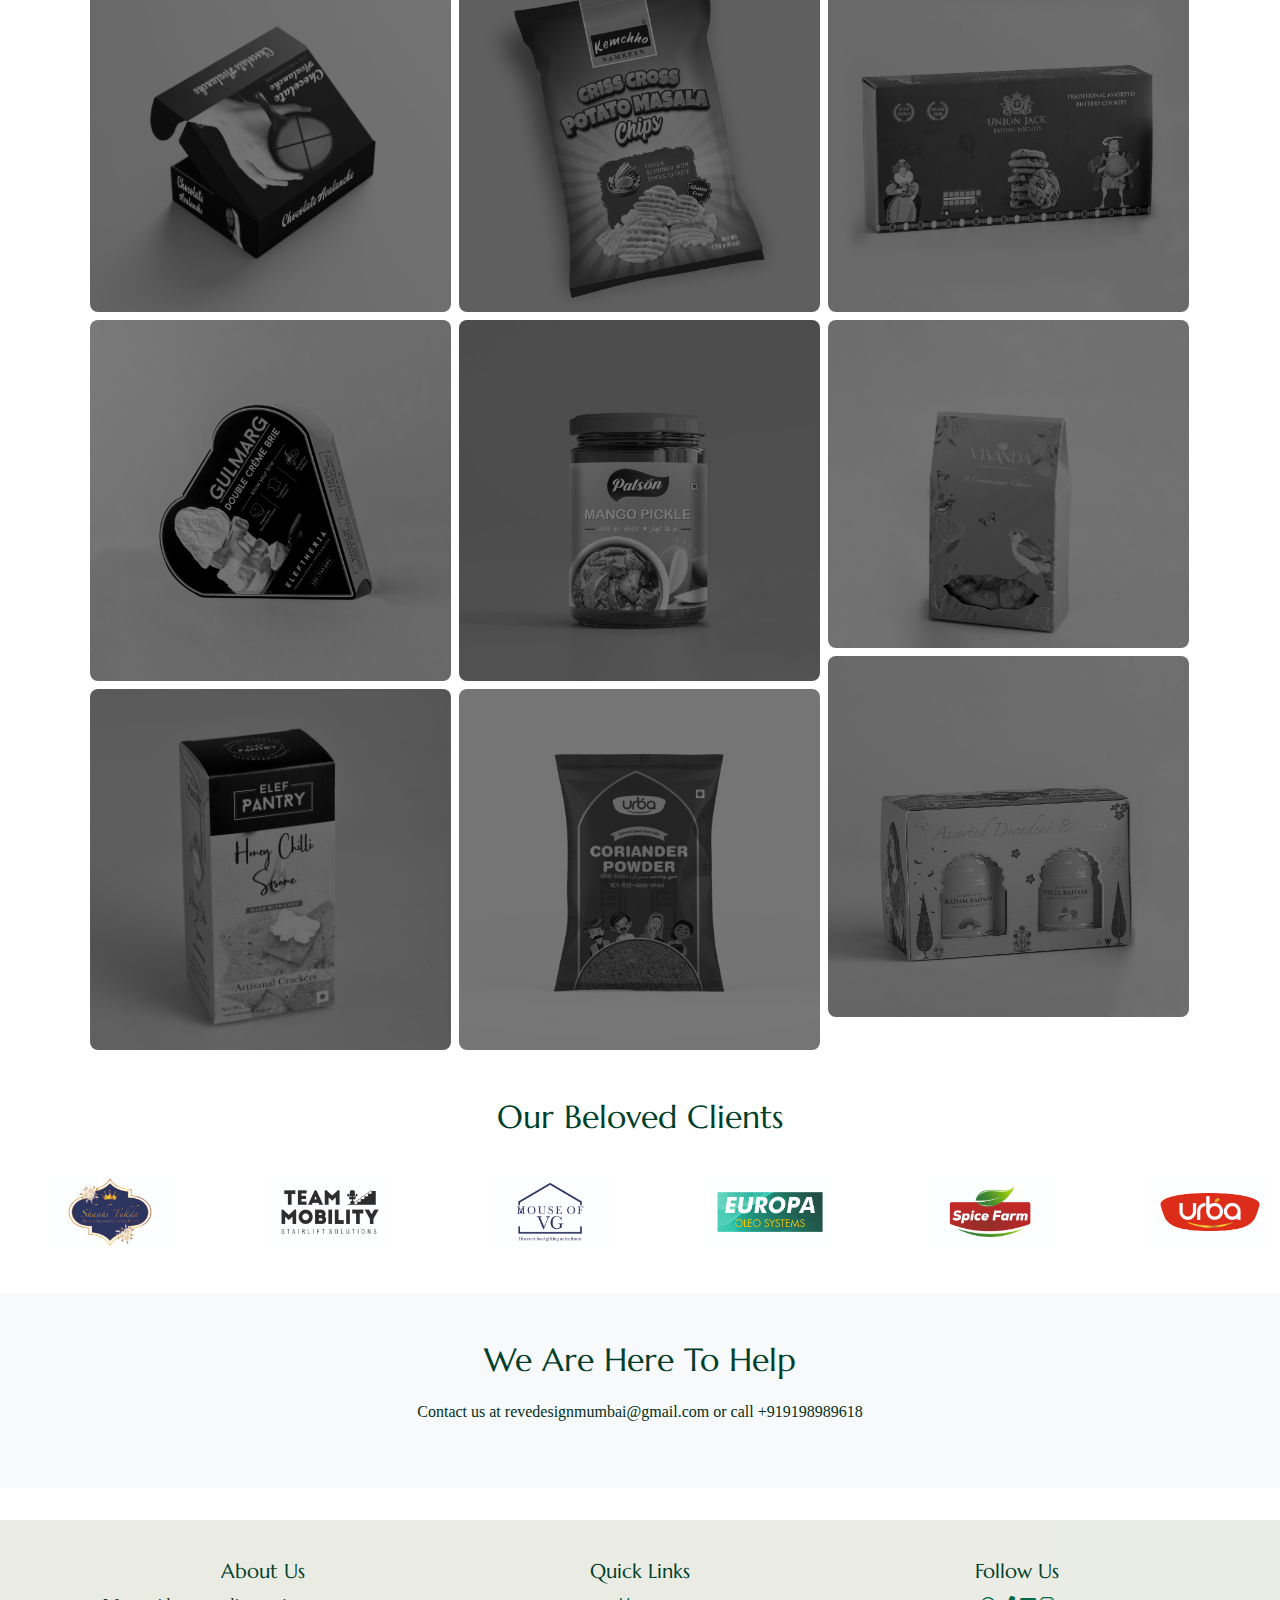
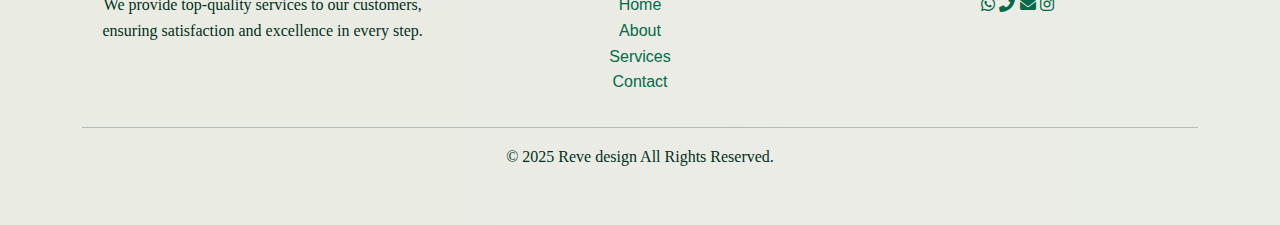
==== commit f327e47c: "MY CUMMIT" ====
--- a/about.html
+++ b/about.html
@@ -15,6 +15,50 @@
 
 
 <style>
+
+.row {
+    display: flex;
+    flex-wrap: wrap;
+    padding: 0 4px;
+  }
+  
+  /* Create four equal columns that sits next to each other */
+  .columnn {
+    flex: 25%;
+    max-width: 33.3%;
+    padding: 0 4px;
+  }
+  
+  .columnn img {
+    margin-top: 8px;
+    vertical-align: middle;
+    width: 100%;
+    filter: grayscale(1) brightness(0.5);
+    border-radius: 5px;
+    cursor: pointer;
+    transition: 0.3s linear;
+  }
+  .columnn img:hover {
+    filter: grayscale(0);
+  }
+  @media screen and (max-width: 800px) {
+    .columnn {
+      flex: 50%;
+      max-width: 50%;
+    }
+  }
+  
+  /* Responsive layout - makes the two columns stack on top of each other instead of next to each other */
+  @media screen and (max-width: 600px) {
+    .columnn {
+      flex: 100%;
+      max-width: 100%;
+    }
+    .columnn img {
+      filter: grayscale(0) brightness(1);
+    }
+  }
+  
     h2,h1,h3,h5{
     font-family: "Marcellus", serif;
   font-weight: 400;
@@ -365,52 +409,34 @@
         <h2 class="text-center mb-4">Our Projects</h2>
  
         <a href="contect.html">
-        <div class="row">
-            <div class="col-md-2"><img src="image/img1.jpg" alt="Client 1"></div>
-            <div class="col-md-2"><img src="image/img2.jpg" alt="Client 2"></div>
-            <div class="col-md-2"><img src="image/img3.jpg" alt="Client 3"></div>
-            <div class="col-md-2"><img src="image/img4.jpg" alt="Client 4"></div>
-            <div class="col-md-2"><img src="image/Image (9).jpg" alt="Client 5"></div>
-            <div class="col-md-2"><img src="image/Image (8).jpg" alt="Client 6"></div>
-            
-        </div><br>
-
-        <div class="row">
-            <div class="col-md-2"><img src="image/Image (28).jpg" alt="Client 1"></div>
-            <div class="col-md-2"><img src="image/Image (27).jpg" alt="Client 2"></div>
-            <div class="col-md-2"><img src="image/Image (26).jpg" alt="Client 3"></div>
-            <div class="col-md-2"><img src="image/Image (25).jpg" alt="Client 4"></div>
-            <div class="col-md-2"><img src="image/Image (24).jpg" alt="Client 5"></div>
-            <div class="col-md-2"><img src="image/Image (23).jpg" alt="Client 6"></div>
-            
-        </div><br>
-        <div class="row">
-            <div class="col-md-2"><img src="image/Image (22).jpg" alt="Client 1"></div>
-            <div class="col-md-2"><img src="image/Image (21).jpg" alt="Client 2"></div>
-            <div class="col-md-2"><img src="image/Image (20).jpg" alt="Client 3"></div>
-            <div class="col-md-2"><img src="image/Image (19).jpg" alt="Client 4"></div>
-            <div class="col-md-2"><img src="image/Image (18).jpg" alt="Client 5"></div>
-            <div class="col-md-2"><img src="image/Image (15).jpg" alt="Client 6"></div>
-            
-        </div><br>
-        <div class="row">
-            <div class="col-md-2"><img src="image/Image (14).jpg" alt="Client 1"></div>
-            <div class="col-md-2"><img src="image/Image (8).jpg" alt="Client 2"></div>
-            <div class="col-md-2"><img src="image/Image (12).jpg" alt="Client 3"></div>
-            <div class="col-md-2"><img src="image/Image (11).jpg" alt="Client 4"></div>
-            <div class="col-md-2"><img src="image/Image (10).jpg" alt="Client 5"></div>
-            <div class="col-md-2"><img src="image/Image (9).jpg" alt="Client 6"></div>
-            
-        </div><br>
-        <div class="row">
-            <div class="col-md-2"><img src="image/Image (5).jpg" alt="Client 1"></div>
-            <div class="col-md-2"><img src="image/Image (6).jpg" alt="Client 2"></div>
-            <div class="col-md-2"><img src="image/Image (7).jpg" alt="Client 3"></div>
-            <div class="col-md-2"><img src="image/Image (8).jpg" alt="Client 4"></div>
-            <div class="col-md-2"><img src="image/Image (23).jpg" alt="Client 5"></div>
-            <div class="col-md-2"><img src="image/Image (14).jpg" alt="Client 6"></div>
-            
-        </div></a>
+        
+            <div class="container-fluid">
+                <div class="row">
+                    <div class="columnn">
+                        <img src="image/Image (10).jpg" alt="">
+                        <img src="image/Image (11).jpg" alt="">
+                        <img src="image/Image (12).jpg" alt="">
+                        <img src="image/Image (14).jpg" alt="">
+                        <img src="image/Image (15).jpg" alt="">
+                    </div>
+                    <div class="columnn">
+                        <img src="image/Image (18).jpg" alt="">
+                        <img src="image/Image (19).jpg" alt="">
+                        <img src="image/Image (20).jpg" alt="">
+                        <img src="image/Image (21).jpg" alt="">
+                        <img src="image/Image (22).jpg" alt="">
+                    </div>
+                    <div class="columnn">
+                        <img src="image/Image (23).jpg" alt="">
+                        <img src="image/Image (24).jpg" alt="">
+                        <img src="image/Image (26).jpg" alt="">
+                        <img src="image/Image (25).jpg" alt="">
+                        <img src="image/Image (27).jpg" alt="">
+                    </div>
+                </div>
+                </div>
+          
+    </a>
     </div>
     <h2 class="text-center mb-4">Our Beloved Clients</h2>
     <div class="scroll-content">
--- a/styles.css
+++ b/styles.css
@@ -30,42 +30,7 @@
     text-decoration: none;
 }
 
-/* Slider */
-.slider {
-    position: relative;
-    width: 100%;
-    height: 530px;
-    overflow: hidden;
-}
 
-.slide {
-    position: absolute;
-    top: 0;
-    left: 100%;
-    width: 100%;
-    height: 100%;
-    transition: all 0.5s ease-in-out;
-}
-
-.slide img {
-    width: 100%;
-    height: 100%;
-    object-fit: cover;
-}
-
-.slide.active {
-    left: 0;
-}
-
-.slide .caption {
-    position: absolute;
-    bottom: 20px;
-    left: 20px;
-    background: rgba(0, 0, 0, 0.7);
-    color: #fff;
-    padding: 0.5rem 1rem;
-    font-size: 1.2rem;
-}
 
 /* Sections */
 section {
